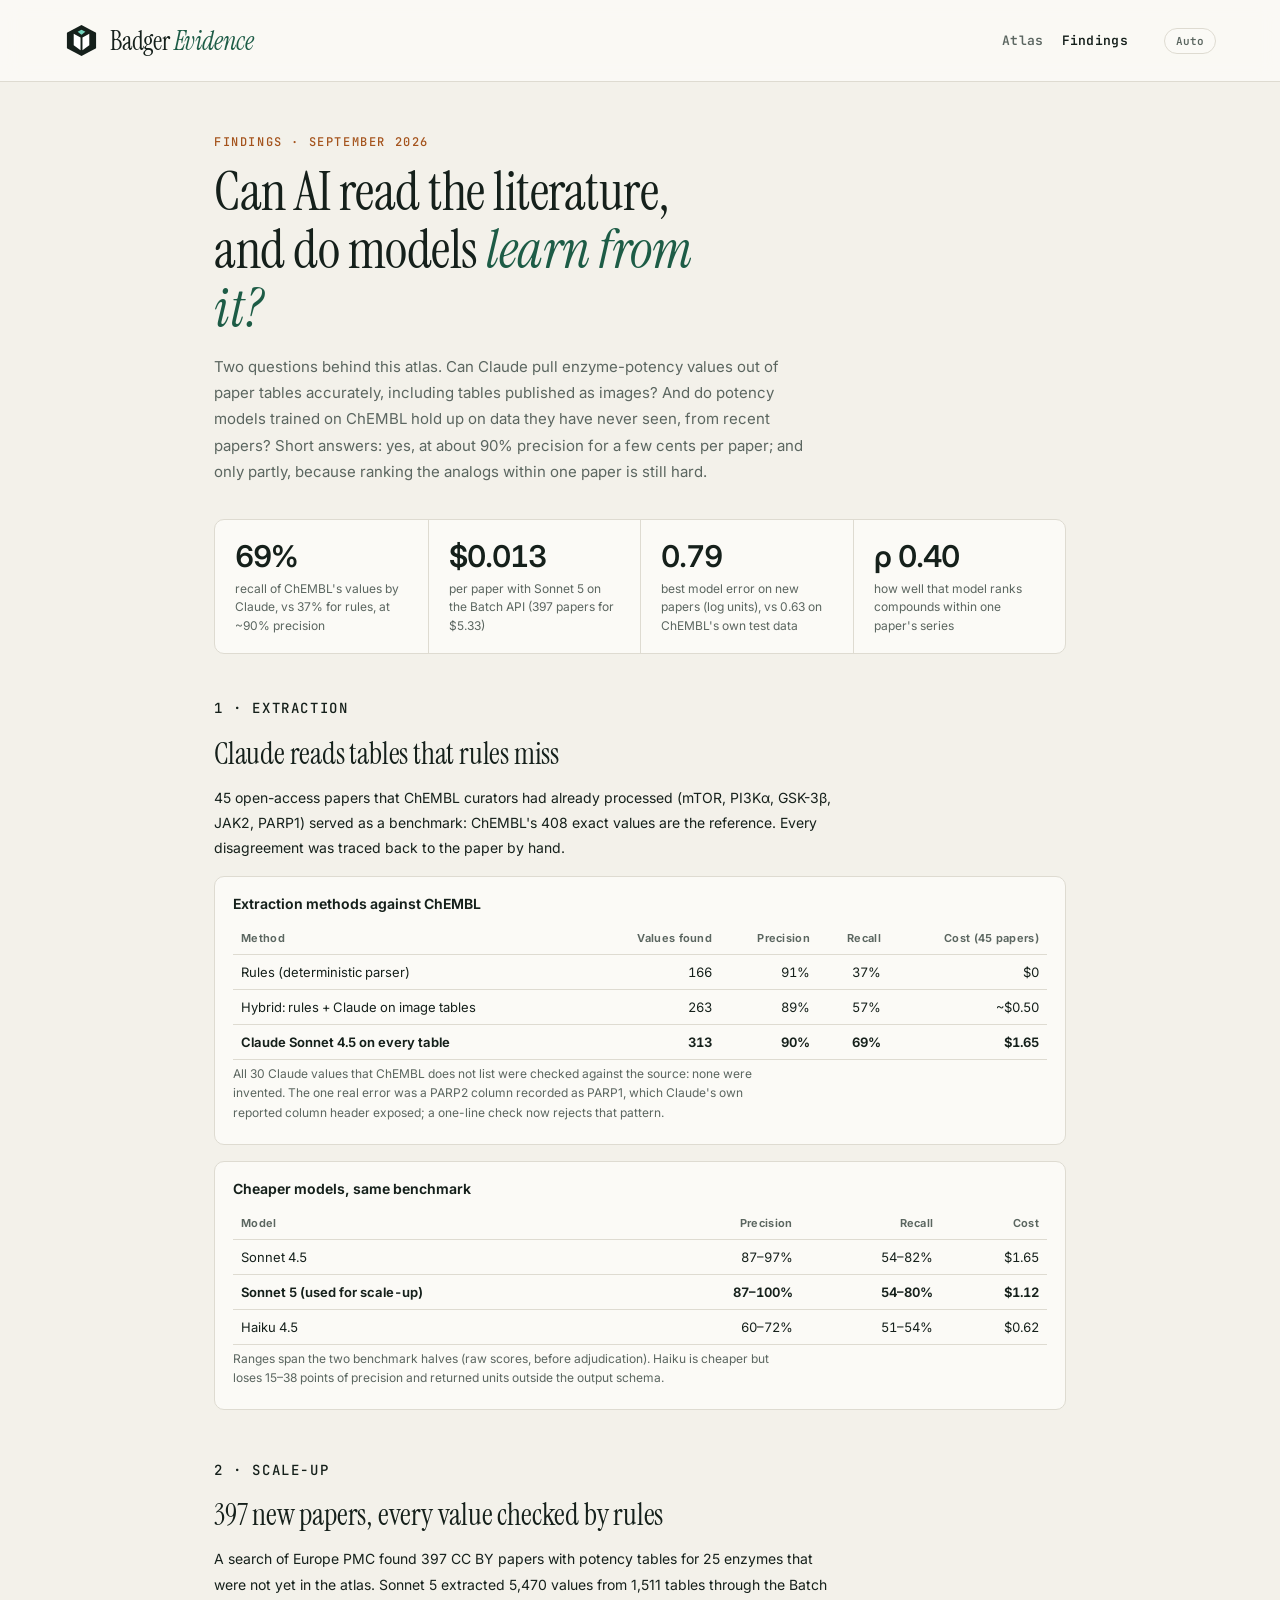
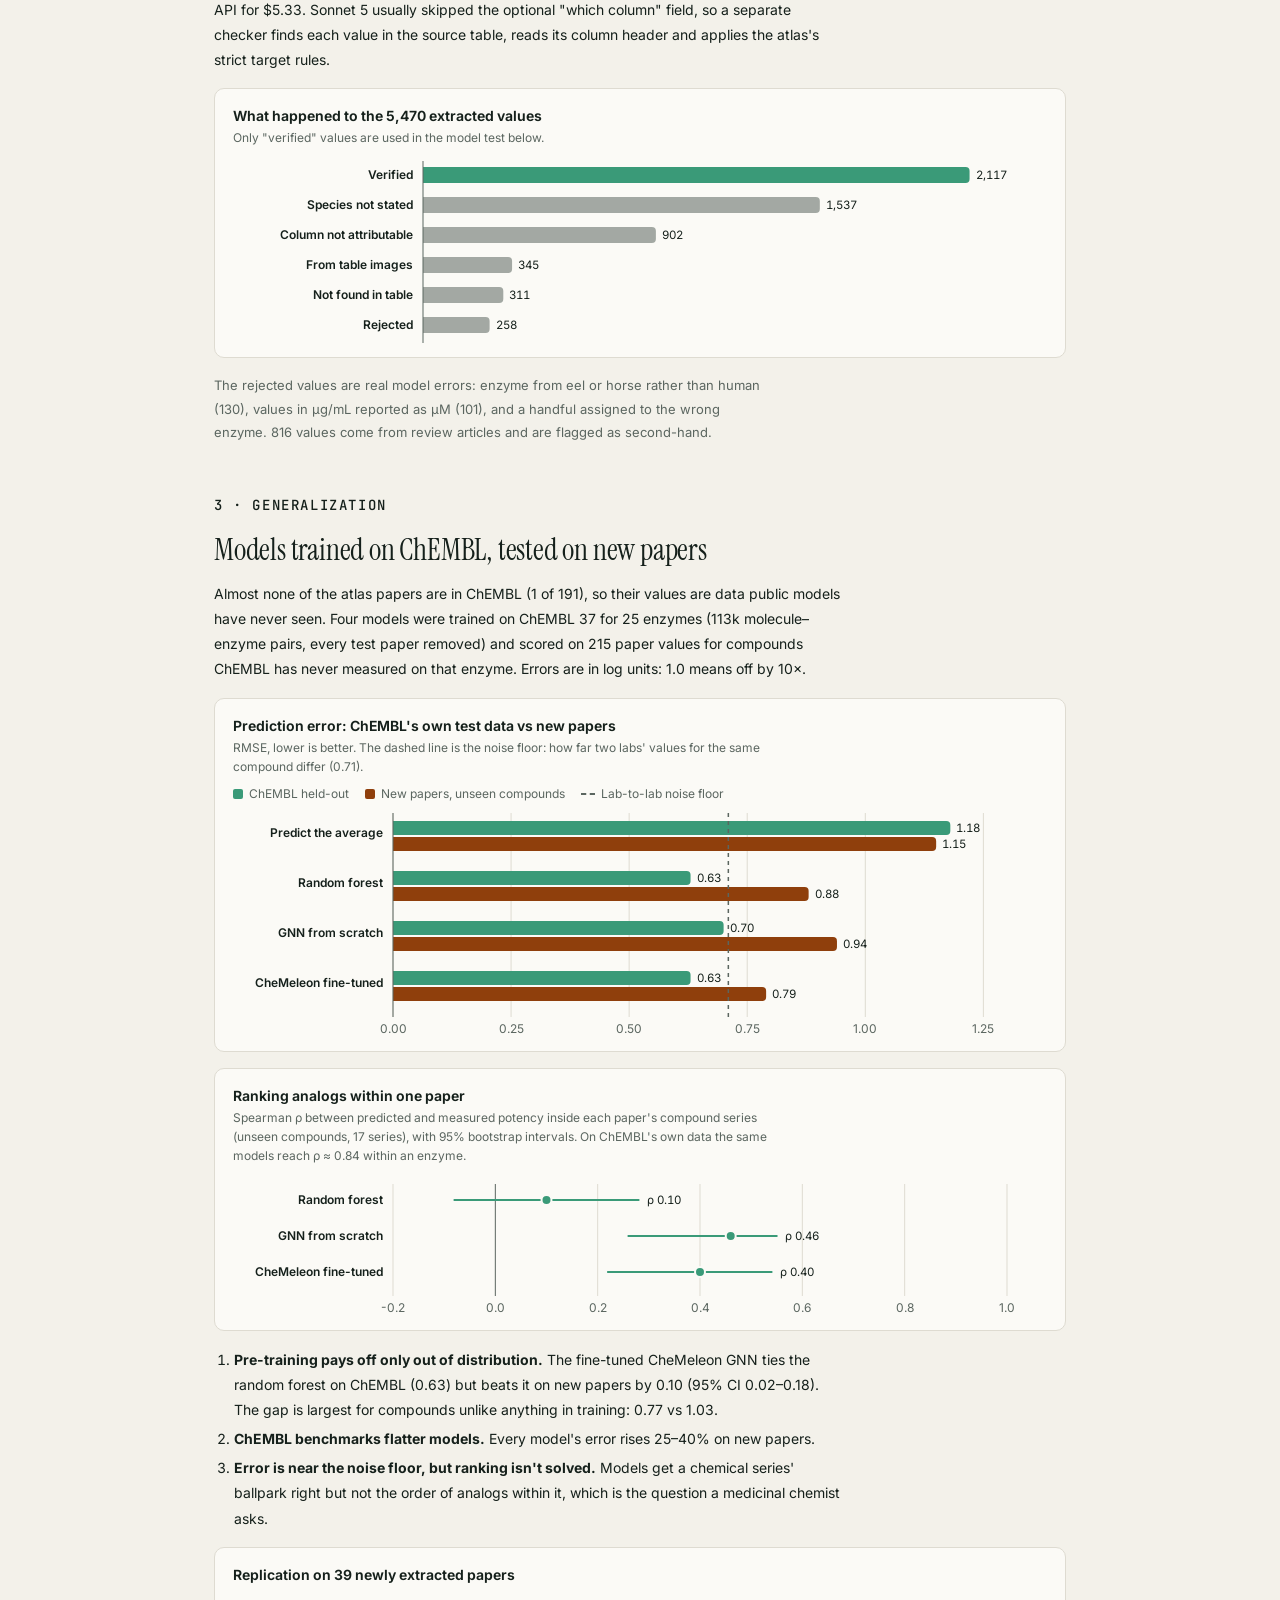
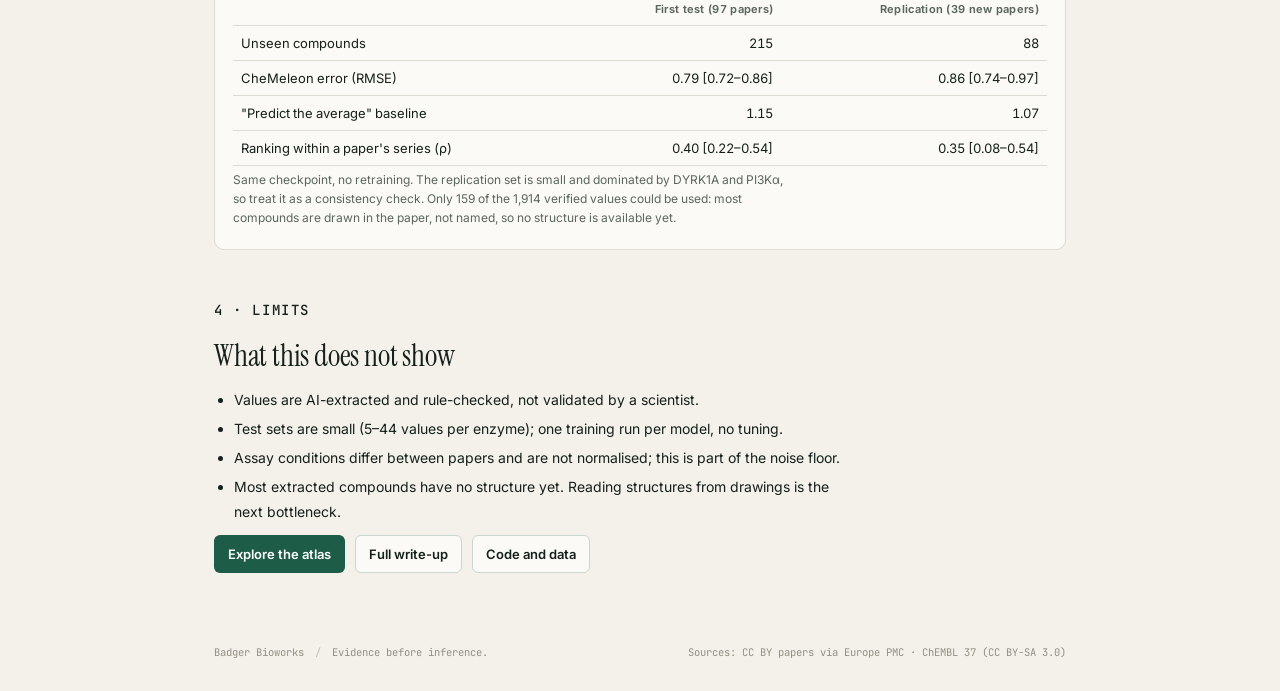
==== badger_evidence/static/findings.html @ 25c3e0d0 "Site: Findings page (extraction benchmark, model comparison, scale-up verification, generalization +" ====
<!doctype html>
<html lang="en">
  <head>
    <meta charset="utf-8">
    <meta name="viewport" content="width=device-width, initial-scale=1">
    <meta name="color-scheme" content="light dark">
    <meta name="theme-color" content="#1d5c46">
    <title>Findings · Badger Evidence</title>
    <meta name="description" content="Can Claude extract potency data from papers, and do models trained on ChEMBL work on new papers? Benchmarks and results.">
    <link rel="icon" href="favicon.svg" type="image/svg+xml">
    <link rel="preconnect" href="https://fonts.googleapis.com"><link rel="preconnect" href="https://fonts.gstatic.com" crossorigin>
    <link rel="stylesheet" href="https://fonts.googleapis.com/css2?family=Instrument+Serif:ital@0;1&family=Inter:wght@400;500;600;700&family=JetBrains+Mono:wght@400;500&display=swap">
    <link rel="stylesheet" href="style.css">
    <script>try{var t=localStorage.getItem("be-theme");if(t==="light"||t==="dark")document.documentElement.dataset.theme=t;}catch(e){}</script>
    <style>
      :root{--s1:#3a9a78;--s2:#8f3f0c;--ref:#5b6660}
      @media (prefers-color-scheme:dark){:root:not([data-theme="light"]){--s1:#43a27d;--s2:#b35a1b;--ref:#9aa69f}}
      :root[data-theme="dark"]{--s1:#43a27d;--s2:#b35a1b;--ref:#9aa69f}
      .f-main{max-width:980px}
      .f-hero{margin:8px 0 34px}
      .f-hero h1{font-family:var(--serif);font-weight:400;font-size:clamp(34px,4.4vw,54px);letter-spacing:-.5px;line-height:1.08;max-width:20ch}
      .f-hero h1 em{color:var(--teal)}
      .f-lead{margin-top:16px;color:var(--muted);font-size:15px;line-height:1.75;max-width:66ch}
      .f-tiles{display:grid;grid-template-columns:repeat(4,1fr);border:1px solid var(--line);border-radius:var(--radius);background:var(--surface);overflow:hidden;margin:0 0 42px}
      .f-tile{padding:18px 20px;min-width:0}.f-tile+.f-tile{border-left:1px solid var(--line)}
      .f-tile strong{display:block;font-size:30px;font-weight:600;letter-spacing:-1px;font-variant-numeric:tabular-nums;line-height:1.25}
      .f-tile span{display:block;font-size:12px;color:var(--muted);line-height:1.55;margin-top:4px}
      .f-section{margin:0 0 48px}
      .f-section h2{font-family:var(--serif);font-weight:400;font-size:30px;letter-spacing:-.2px;margin:4px 0 12px}
      .f-section p{font-size:14px;line-height:1.8;color:var(--ink);max-width:70ch;margin:0 0 12px}
      .f-section p.muted{color:var(--muted);font-size:13px}
      .f-card{border:1px solid var(--line);border-radius:var(--radius);background:var(--surface);padding:18px 18px 12px;margin:16px 0}
      .f-card h3{font-size:14px;font-weight:650;margin:0 0 4px}
      .f-card .sub{font-size:12px;color:var(--muted);margin:0 0 10px;line-height:1.6}
      .legend{display:flex;gap:16px;flex-wrap:wrap;font-size:12px;color:var(--muted);margin:0 0 6px}
      .legend i{display:inline-block;width:10px;height:10px;border-radius:2px;margin-right:6px;vertical-align:-1px}
      .legend .dash{width:14px;height:0;border-top:2px dashed var(--ref);border-radius:0;vertical-align:3px}
      .chart svg{width:100%;height:auto;overflow:visible}
      .chart text{font-family:Inter,sans-serif;font-size:12px;fill:var(--muted)}
      .chart .lbl{fill:var(--ink);font-weight:600;font-size:12px}
      .chart .val{fill:var(--ink);font-size:11.5px;font-variant-numeric:tabular-nums}
      .chart .grid{stroke:var(--line);stroke-width:1}
      .chart .axis{stroke:var(--muted);stroke-width:1}
      .chart .hit{fill:transparent;cursor:default}
      .f-table{width:100%;border-collapse:collapse;font-size:13px;font-variant-numeric:tabular-nums;margin:6px 0 4px}
      .f-table th{text-align:left;font-size:11px;letter-spacing:.3px;color:var(--muted);font-weight:650;padding:9px 8px;border-bottom:1px solid var(--line)}
      .f-table td{padding:9px 8px;border-bottom:1px solid var(--line)}
      .f-table td.num,.f-table th.num{text-align:right}
      .f-table tr.best td{font-weight:650}
      .f-scroll{overflow-x:auto}
      .f-list{margin:6px 0 0;padding-left:20px;font-size:14px;line-height:1.8;max-width:70ch}
      .f-list li{margin-bottom:4px}
      .f-links{display:flex;gap:10px;flex-wrap:wrap;margin-top:10px}
      .tip{position:fixed;pointer-events:none;z-index:20;background:var(--ink);color:var(--surface);font-size:12px;line-height:1.5;padding:7px 9px;border-radius:6px;max-width:260px;opacity:0;transition:opacity .08s}
      .nav-links{display:flex;gap:18px;margin-right:18px;font-size:13px;font-weight:600}
      .nav-links a{color:var(--muted);text-decoration:none}.nav-links a[aria-current]{color:var(--ink)}
      .nav-links a:hover{color:var(--ink)}
      @media(max-width:760px){.f-tiles{grid-template-columns:1fr 1fr}.f-tile:nth-child(3){border-left:0}.f-tile:nth-child(n+3){border-top:1px solid var(--line)}.nav-links{gap:12px;margin-right:8px;font-size:12px}}
    </style>
  </head>
  <body>
    <header class="site-header">
      <a class="brand" href="./" aria-label="Badger Evidence home">
        <svg class="brand-mark" viewBox="0 0 36 36" aria-hidden="true"><path d="M18 2 33 10v16l-15 8L3 26V10Z" fill="currentColor"/><path d="m10 11 7 4v13l-7-5Zm16 0-7 4v13l7-5Z" fill="#fff"/><path d="m14 9 4-2 4 2-4 3Z" fill="#72d2bc"/></svg>
        <span>Badger <strong>Evidence</strong></span>
      </a>
      <div class="header-meta"><nav class="nav-links" aria-label="Pages"><a href="./">Atlas</a><a href="findings.html" aria-current="page">Findings</a></nav><button id="theme-toggle" class="theme-toggle" type="button" aria-label="Colour theme: automatic">Auto</button></div>
    </header>

    <main class="f-main">
      <section class="f-hero">
        <p class="eyebrow">Findings · September 2026</p>
        <h1>Can AI read the literature, and do models <em>learn from it?</em></h1>
        <p class="f-lead">Two questions behind this atlas. Can Claude pull enzyme-potency values out of paper tables accurately, including tables published as images? And do potency models trained on ChEMBL hold up on data they have never seen, from recent papers? Short answers: yes, at about 90% precision for a few cents per paper; and only partly, because ranking the analogs within one paper is still hard.</p>
      </section>

      <div class="f-tiles" role="list">
        <div class="f-tile" role="listitem"><strong>69%</strong><span>recall of ChEMBL's values by Claude, vs 37% for rules, at ~90% precision</span></div>
        <div class="f-tile" role="listitem"><strong>$0.013</strong><span>per paper with Sonnet 5 on the Batch API (397 papers for $5.33)</span></div>
        <div class="f-tile" role="listitem"><strong>0.79</strong><span>best model error on new papers (log units), vs 0.63 on ChEMBL's own test data</span></div>
        <div class="f-tile" role="listitem"><strong>ρ 0.40</strong><span>how well that model ranks compounds within one paper's series</span></div>
      </div>

      <section class="f-section" aria-labelledby="s-extract">
        <p class="eyebrow">1 · Extraction</p>
        <h2 id="s-extract">Claude reads tables that rules miss</h2>
        <p>45 open-access papers that ChEMBL curators had already processed (mTOR, PI3Kα, GSK-3β, JAK2, PARP1) served as a benchmark: ChEMBL's 408 exact values are the reference. Every disagreement was traced back to the paper by hand.</p>
        <div class="f-card">
          <h3>Extraction methods against ChEMBL</h3>
          <div class="f-scroll"><table class="f-table">
            <thead><tr><th>Method</th><th class="num">Values found</th><th class="num">Precision</th><th class="num">Recall</th><th class="num">Cost (45 papers)</th></tr></thead>
            <tbody>
              <tr><td>Rules (deterministic parser)</td><td class="num">166</td><td class="num">91%</td><td class="num">37%</td><td class="num">$0</td></tr>
              <tr><td>Hybrid: rules + Claude on image tables</td><td class="num">263</td><td class="num">89%</td><td class="num">57%</td><td class="num">~$0.50</td></tr>
              <tr class="best"><td>Claude Sonnet 4.5 on every table</td><td class="num">313</td><td class="num">90%</td><td class="num">69%</td><td class="num">$1.65</td></tr>
            </tbody>
          </table></div>
          <p class="sub">All 30 Claude values that ChEMBL does not list were checked against the source: none were invented. The one real error was a PARP2 column recorded as PARP1, which Claude's own reported column header exposed; a one-line check now rejects that pattern.</p>
        </div>
        <div class="f-card">
          <h3>Cheaper models, same benchmark</h3>
          <div class="f-scroll"><table class="f-table">
            <thead><tr><th>Model</th><th class="num">Precision</th><th class="num">Recall</th><th class="num">Cost</th></tr></thead>
            <tbody>
              <tr><td>Sonnet 4.5</td><td class="num">87–97%</td><td class="num">54–82%</td><td class="num">$1.65</td></tr>
              <tr class="best"><td>Sonnet 5 (used for scale-up)</td><td class="num">87–100%</td><td class="num">54–80%</td><td class="num">$1.12</td></tr>
              <tr><td>Haiku 4.5</td><td class="num">60–72%</td><td class="num">51–54%</td><td class="num">$0.62</td></tr>
            </tbody>
          </table></div>
          <p class="sub">Ranges span the two benchmark halves (raw scores, before adjudication). Haiku is cheaper but loses 15–38 points of precision and returned units outside the output schema.</p>
        </div>
      </section>

      <section class="f-section" aria-labelledby="s-scale">
        <p class="eyebrow">2 · Scale-up</p>
        <h2 id="s-scale">397 new papers, every value checked by rules</h2>
        <p>A search of Europe PMC found 397 CC BY papers with potency tables for 25 enzymes that were not yet in the atlas. Sonnet 5 extracted 5,470 values from 1,511 tables through the Batch API for $5.33. Sonnet 5 usually skipped the optional "which column" field, so a separate checker finds each value in the source table, reads its column header and applies the atlas's strict target rules.</p>
        <div class="f-card">
          <h3>What happened to the 5,470 extracted values</h3>
          <p class="sub">Only "verified" values are used in the model test below.</p>
          <div class="chart" id="chart-verify"></div>
        </div>
        <p class="muted">The rejected values are real model errors: enzyme from eel or horse rather than human (130), values in µg/mL reported as µM (101), and a handful assigned to the wrong enzyme. 816 values come from review articles and are flagged as second-hand.</p>
      </section>

      <section class="f-section" aria-labelledby="s-models">
        <p class="eyebrow">3 · Generalization</p>
        <h2 id="s-models">Models trained on ChEMBL, tested on new papers</h2>
        <p>Almost none of the atlas papers are in ChEMBL (1 of 191), so their values are data public models have never seen. Four models were trained on ChEMBL 37 for 25 enzymes (113k molecule–enzyme pairs, every test paper removed) and scored on 215 paper values for compounds ChEMBL has never measured on that enzyme. Errors are in log units: 1.0 means off by 10×.</p>
        <div class="f-card">
          <h3>Prediction error: ChEMBL's own test data vs new papers</h3>
          <p class="sub">RMSE, lower is better. The dashed line is the noise floor: how far two labs' values for the same compound differ (0.71).</p>
          <div class="legend" aria-hidden="true"><span><i style="background:var(--s1)"></i>ChEMBL held-out</span><span><i style="background:var(--s2)"></i>New papers, unseen compounds</span><span><i class="dash"></i>Lab-to-lab noise floor</span></div>
          <div class="chart" id="chart-rmse"></div>
        </div>
        <div class="f-card">
          <h3>Ranking analogs within one paper</h3>
          <p class="sub">Spearman ρ between predicted and measured potency inside each paper's compound series (unseen compounds, 17 series), with 95% bootstrap intervals. On ChEMBL's own data the same models reach ρ ≈ 0.84 within an enzyme.</p>
          <div class="chart" id="chart-rank"></div>
        </div>
        <ol class="f-list">
          <li><strong>Pre-training pays off only out of distribution.</strong> The fine-tuned CheMeleon GNN ties the random forest on ChEMBL (0.63) but beats it on new papers by 0.10 (95% CI 0.02–0.18). The gap is largest for compounds unlike anything in training: 0.77 vs 1.03.</li>
          <li><strong>ChEMBL benchmarks flatter models.</strong> Every model's error rises 25–40% on new papers.</li>
          <li><strong>Error is near the noise floor, but ranking isn't solved.</strong> Models get a chemical series' ballpark right but not the order of analogs within it, which is the question a medicinal chemist asks.</li>
        </ol>
        <div class="f-card">
          <h3>Replication on 39 newly extracted papers</h3>
          <div class="f-scroll"><table class="f-table">
            <thead><tr><th></th><th class="num">First test (97 papers)</th><th class="num">Replication (39 new papers)</th></tr></thead>
            <tbody>
              <tr><td>Unseen compounds</td><td class="num">215</td><td class="num">88</td></tr>
              <tr><td>CheMeleon error (RMSE)</td><td class="num">0.79 [0.72–0.86]</td><td class="num">0.86 [0.74–0.97]</td></tr>
              <tr><td>"Predict the average" baseline</td><td class="num">1.15</td><td class="num">1.07</td></tr>
              <tr><td>Ranking within a paper's series (ρ)</td><td class="num">0.40 [0.22–0.54]</td><td class="num">0.35 [0.08–0.54]</td></tr>
            </tbody>
          </table></div>
          <p class="sub">Same checkpoint, no retraining. The replication set is small and dominated by DYRK1A and PI3Kα, so treat it as a consistency check. Only 159 of the 1,914 verified values could be used: most compounds are drawn in the paper, not named, so no structure is available yet.</p>
        </div>
      </section>

      <section class="f-section" aria-labelledby="s-limits">
        <p class="eyebrow">4 · Limits</p>
        <h2 id="s-limits">What this does not show</h2>
        <ul class="f-list">
          <li>Values are AI-extracted and rule-checked, not validated by a scientist.</li>
          <li>Test sets are small (5–44 values per enzyme); one training run per model, no tuning.</li>
          <li>Assay conditions differ between papers and are not normalised; this is part of the noise floor.</li>
          <li>Most extracted compounds have no structure yet. Reading structures from drawings is the next bottleneck.</li>
        </ul>
        <div class="f-links">
          <a class="button button-primary" href="./">Explore the atlas</a>
          <a class="button button-secondary" href="https://github.com/sathvikask0/badger-evidence/blob/main/bench/generalization/GENERALIZATION.md">Full write-up</a>
          <a class="button button-secondary" href="https://github.com/sathvikask0/badger-evidence">Code and data</a>
        </div>
      </section>

      <footer class="site-footer"><span>Badger Bioworks <span aria-hidden="true">/</span> Evidence before inference.</span><span>Sources: CC BY papers via Europe PMC · ChEMBL 37 (CC BY-SA 3.0)</span></footer>
    </main>
    <div class="tip" id="tip" role="tooltip"></div>

    <script>
    (function () {
      var NS = "http://www.w3.org/2000/svg";
      function el(tag, attrs, text) { var e = document.createElementNS(NS, tag); for (var k in attrs) e.setAttribute(k, attrs[k]); if (text != null) e.textContent = text; return e; }
      var tip = document.getElementById("tip");
      function bindTip(node, html) {
        node.addEventListener("mousemove", function (ev) { tip.innerHTML = html; tip.style.opacity = 1; var x = Math.min(ev.clientX + 14, window.innerWidth - 270); tip.style.left = x + "px"; tip.style.top = (ev.clientY + 14) + "px"; });
        node.addEventListener("mouseleave", function () { tip.style.opacity = 0; });
      }
      function width(id) { return Math.max(300, document.getElementById(id).clientWidth); }

      // Grouped horizontal bars: RMSE on ChEMBL vs new papers
      var models = [
        { name: "Predict the average", a: 1.18, b: 1.15 },
        { name: "Random forest", a: 0.63, b: 0.88 },
        { name: "GNN from scratch", a: 0.70, b: 0.94 },
        { name: "CheMeleon fine-tuned", a: 0.63, b: 0.79 }
      ];
      function drawRmse() {
        var box = document.getElementById("chart-rmse"); box.innerHTML = "";
        var W = width("chart-rmse"), L = W < 520 ? 118 : 160, R = 40, rowH = 50, bh = 14, top = 6, H = top + models.length * rowH + 26;
        var max = 1.3, x = function (v) { return L + (W - L - R) * v / max; };
        var svg = el("svg", { viewBox: "0 0 " + W + " " + H, role: "img", "aria-label": "Prediction error by model on ChEMBL held-out data and on new papers" });
        [0, 0.25, 0.5, 0.75, 1, 1.25].forEach(function (t) { svg.appendChild(el("line", { class: "grid", x1: x(t), x2: x(t), y1: top, y2: H - 22 })); svg.appendChild(el("text", { x: x(t), y: H - 6, "text-anchor": "middle" }, t.toFixed(2))); });
        models.forEach(function (m, i) {
          var y0 = top + i * rowH + 8;
          svg.appendChild(el("text", { class: "lbl", x: L - 10, y: y0 + bh + 2, "text-anchor": "end" }, m.name));
          [["a", "var(--s1)", 0, "ChEMBL held-out"], ["b", "var(--s2)", bh + 2, "New papers"]].forEach(function (s) {
            var v = m[s[0]], y = y0 + s[2];
            svg.appendChild(el("path", { d: "M" + x(0) + "," + y + "h" + (x(v) - x(0) - 4) + "a4,4 0 0 1 4,4v" + (bh - 8) + "a4,4 0 0 1 -4,4h-" + (x(v) - x(0) - 4) + "z", fill: s[1] }));
            svg.appendChild(el("text", { class: "val", x: x(v) + 6, y: y + bh - 3 }, v.toFixed(2)));
            var hit = el("rect", { class: "hit", x: x(0), y: y - 1, width: Math.max(x(v) - x(0) + 30, 40), height: bh + 2 });
            bindTip(hit, "<strong>" + m.name + "</strong><br>" + s[3] + ": RMSE " + v.toFixed(2));
            svg.appendChild(hit);
          });
        });
        svg.appendChild(el("line", { x1: x(0.71), x2: x(0.71), y1: top, y2: H - 22, stroke: "var(--ref)", "stroke-width": 1.5, "stroke-dasharray": "4 4" }));
        svg.appendChild(el("line", { class: "axis", x1: x(0), x2: x(0), y1: top, y2: H - 22 }));
        box.appendChild(svg);
      }

      // Dot + interval: within-series ranking
      var ranks = [
        { name: "Random forest", v: 0.10, lo: -0.08, hi: 0.28 },
        { name: "GNN from scratch", v: 0.46, lo: 0.26, hi: 0.55 },
        { name: "CheMeleon fine-tuned", v: 0.40, lo: 0.22, hi: 0.54 }
      ];
      function drawRank() {
        var box = document.getElementById("chart-rank"); box.innerHTML = "";
        var W = width("chart-rank"), L = W < 520 ? 118 : 160, R = 40, rowH = 36, top = 8, H = top + ranks.length * rowH + 26;
        var lo = -0.2, hi = 1, x = function (v) { return L + (W - L - R) * (v - lo) / (hi - lo); };
        var svg = el("svg", { viewBox: "0 0 " + W + " " + H, role: "img", "aria-label": "Within-series ranking correlation by model, with confidence intervals" });
        [-0.2, 0, 0.2, 0.4, 0.6, 0.8, 1].forEach(function (t) { svg.appendChild(el("line", { class: t === 0 ? "axis" : "grid", x1: x(t), x2: x(t), y1: top, y2: H - 22 })); svg.appendChild(el("text", { x: x(t), y: H - 6, "text-anchor": "middle" }, t.toFixed(1))); });
        ranks.forEach(function (r, i) {
          var y = top + i * rowH + 16;
          svg.appendChild(el("text", { class: "lbl", x: L - 10, y: y + 4, "text-anchor": "end" }, r.name));
          svg.appendChild(el("line", { x1: x(r.lo), x2: x(r.hi), y1: y, y2: y, stroke: "var(--s1)", "stroke-width": 2, "stroke-linecap": "round" }));
          svg.appendChild(el("circle", { cx: x(r.v), cy: y, r: 5, fill: "var(--s1)", stroke: "var(--surface)", "stroke-width": 2 }));
          svg.appendChild(el("text", { class: "val", x: x(r.hi) + 8, y: y + 4 }, "ρ " + r.v.toFixed(2)));
          var hit = el("rect", { class: "hit", x: x(r.lo) - 8, y: y - 12, width: x(r.hi) - x(r.lo) + 16, height: 24 });
          bindTip(hit, "<strong>" + r.name + "</strong><br>ρ " + r.v.toFixed(2) + " (95% CI " + r.lo.toFixed(2) + " to " + r.hi.toFixed(2) + ")");
          svg.appendChild(hit);
        });
        box.appendChild(svg);
      }

      // Verification outcome: single-hue bars with text labels
      var verify = [
        { name: "Verified", n: 2117, note: "right enzyme, human, correct column", kept: true },
        { name: "Species not stated", n: 1537, note: "right enzyme, e.g. \"AChE\", often from eel", kept: false },
        { name: "Column not attributable", n: 902, note: "header too generic for the rules", kept: false },
        { name: "From table images", n: 345, note: "cannot be checked against text", kept: false },
        { name: "Not found in table", n: 311, note: "value or compound row not located", kept: false },
        { name: "Rejected", n: 258, note: "wrong species, µg/mL units, wrong enzyme", kept: false }
      ];
      function drawVerify() {
        var box = document.getElementById("chart-verify"); box.innerHTML = "";
        var W = width("chart-verify"), L = W < 520 ? 150 : 190, R = 56, rowH = 30, top = 4, H = top + verify.length * rowH + 4;
        var max = 2200, x = function (v) { return L + (W - L - R) * v / max; };
        var svg = el("svg", { viewBox: "0 0 " + W + " " + H, role: "img", "aria-label": "Verification status of extracted values" });
        verify.forEach(function (d, i) {
          var y = top + i * rowH + 6, bh = 16;
          svg.appendChild(el("text", { class: "lbl", x: L - 10, y: y + 12, "text-anchor": "end" }, d.name));
          svg.appendChild(el("path", { d: "M" + x(0) + "," + y + "h" + (x(d.n) - x(0) - 4) + "a4,4 0 0 1 4,4v" + (bh - 8) + "a4,4 0 0 1 -4,4h-" + (x(d.n) - x(0) - 4) + "z", fill: d.kept ? "var(--s1)" : "var(--ref)", opacity: d.kept ? 1 : 0.55 }));
          svg.appendChild(el("text", { class: "val", x: x(d.n) + 6, y: y + 12 }, d.n.toLocaleString("en-US")));
          var hit = el("rect", { class: "hit", x: 0, y: y - 6, width: W, height: rowH });
          bindTip(hit, "<strong>" + d.name + ": " + d.n.toLocaleString("en-US") + "</strong><br>" + d.note);
          svg.appendChild(hit);
        });
        svg.appendChild(el("line", { class: "axis", x1: x(0), x2: x(0), y1: top, y2: H - 2 }));
        box.appendChild(svg);
      }

      function drawAll() { drawRmse(); drawRank(); drawVerify(); }
      drawAll();
      var t; window.addEventListener("resize", function () { clearTimeout(t); t = setTimeout(drawAll, 120); });

      // Theme toggle (shared with the atlas via localStorage)
      var THEMES = ["auto", "light", "dark"], btn = document.getElementById("theme-toggle");
      function apply(th) { if (th === "auto") delete document.documentElement.dataset.theme; else document.documentElement.dataset.theme = th; btn.textContent = th[0].toUpperCase() + th.slice(1); btn.setAttribute("aria-label", "Colour theme: " + th); }
      apply(document.documentElement.dataset.theme || "auto");
      btn.addEventListener("click", function () { var cur = document.documentElement.dataset.theme || "auto", next = THEMES[(THEMES.indexOf(cur) + 1) % 3]; apply(next); try { if (next === "auto") localStorage.removeItem("be-theme"); else localStorage.setItem("be-theme", next); } catch (e) {} });
    })();
    </script>
  </body>
</html>
---- badger_evidence/static/style.css ----
:root{--ink:#15201b;--muted:#5b6660;--teal:#1d5c46;--teal-soft:#e8efe9;--line:#dedbd1;--surface:#fbfaf6;--page:#f3f1ea;--amber:#a4531c;--amber-soft:#f8ede0;--radius:10px;font-family:Inter,-apple-system,BlinkMacSystemFont,"Segoe UI",sans-serif;color:var(--ink);background:var(--page);font-synthesis:none;--c105442:#145038;--c164c3b:#154d37;--c1f6b52:#1d6d4d;--c3b4a9c:#3b489c;--c47836c:#46846b;--c5d947f:#5c957e;--c5f7376:#736f62;--c5f776c:#746f62;--c627178:#767164;--c655c46:#6e543d;--c699a84:#689b87;--c6b7a7d:#7d796b;--c6f664f:#785d46;--c7b888b:#8d8879;--c829195:#959082;--c84908e:#938f81;--c856a36:#8e5a2d;--c857150:#906845;--c85958e:#969284;--c879298:#989487;--c92a59a:#a39f94;--c92b5a6:#91b6a7;--c9a7528:#a45d1e;--c9aa6e0:#9aa3e0;--caa9467:#b6855b;--cb6c1b9:#c1beb6;--cc6d3cc:#c6d3ce;--ccad6d3:#cad6d1;--cd1b986:#d9a87e;--cd2dcda:#d2dcd8;--cd5e1da:#d5e1dc;--cd7e9dd:#d7e9e2;--cdce6df:#dce6e2;--cdfebe2:#dfebe6;--ce1e9e2:#e1e9e6;--ce1efe5:#e1efe9;--ce3f1e8:#e3f1eb;--ce6ddca:#ead7c6;--ce9f3ec:#e9f3ef;--ceadfc7:#eed7c3;--cedf0ed:#f1f0ec;--cedf2ef:#edf2f0;--cedf4f0:#edf4f1;--cedf5f0:#edf5f2;--ceef0fb:#eef0fb;--ceef2f0:#eef2f0;--ceef4ef:#eef4f2;--cf1f3fc:#f8f7f5;--cf1f5f1:#f1f5f3;--cf4f8f4:#f4f8f6;--cf5f1e9:#f7eee7;--cfafbf9:#fbfaf9;--cfbf5e9:#fcf1e8;--cfcf8ef:#fdf5ee;--cfcfdfb:#fdfcfb;--cfdfefc:#fcfcfa;--on-accent-soft:rgba(255,255,255,.2);color-scheme:light}
@media (prefers-color-scheme:dark){:root:not([data-theme="light"]){--ink:#e1eae6;--muted:#a2aba6;--teal:#b1e3d2;--teal-soft:#1f2620;--line:#38362f;--surface:#1b1a14;--page:#25231b;--amber:#d39e7a;--amber-soft:#28221c;--c105442:#bfead9;--c164c3b:#c1eada;--c1f6b52:#a3e0c8;--c3b4a9c:#737dc4;--c47836c:#88bba7;--c5d947f:#7dab98;--c5f7376:#a3a095;--c5f776c:#a39f94;--c627178:#a19d92;--c655c46:#c5b09d;--c699a84:#80a798;--c6b7a7d:#9b988c;--c6f664f:#bca693;--c7b888b:#9c988c;--c829195:#9c988c;--c84908e:#9b988c;--c856a36:#d1a681;--c857150:#bb9a7d;--c85958e:#9c988c;--c879298:#9b988d;--c92a59a:#9b978d;--c92b5a6:#80a798;--c9a7528:#d2a379;--c9aa6e0:#616ec7;--caa9467:#b9916f;--cb6c1b9:#9c978c;--cc6d3cc:#38413e;--ccad6d3:#363e3a;--cd1b986:#c8905f;--cd2dcda:#303735;--cd5e1da:#2c3531;--cd7e9dd:#25332e;--cdce6df:#272f2c;--cdfebe2:#232d29;--ce1e9e2:#252b29;--ce1efe5:#1f2c26;--ce3f1e8:#1e2a25;--ce6ddca:#3b332b;--ce9f3ec:#1b2621;--ceadfc7:#3b322a;--cedf0ed:#23211d;--cedf2ef:#1c2220;--cedf4f0:#1a221f;--cedf5f0:#19221f;--ceef0fb:#16181f;--ceef2f0:#1c211f;--ceef4ef:#1a211f;--cf1f3fc:#1c1a17;--cf1f5f1:#191f1c;--cf4f8f4:#161d19;--cf5f1e9:#251f1a;--cfafbf9:#191614;--cfbf5e9:#221c18;--cfcf8ef:#1e1a16;--cfcfdfb:#181411;--cfdfefc:#181812;--page:#0d1310;--surface:#131b17;--ink:#e6ebe6;--muted:#9aa69f;--line:#27312c;--teal:#7fcfa6;--teal-soft:#16241d;--amber:#e39a62;--amber-soft:#2a1f15;--on-accent-soft:rgba(0,0,0,.25);color-scheme:dark}}:root[data-theme="dark"]{--ink:#e1eae6;--muted:#a2aba6;--teal:#b1e3d2;--teal-soft:#1f2620;--line:#38362f;--surface:#1b1a14;--page:#25231b;--amber:#d39e7a;--amber-soft:#28221c;--c105442:#bfead9;--c164c3b:#c1eada;--c1f6b52:#a3e0c8;--c3b4a9c:#737dc4;--c47836c:#88bba7;--c5d947f:#7dab98;--c5f7376:#a3a095;--c5f776c:#a39f94;--c627178:#a19d92;--c655c46:#c5b09d;--c699a84:#80a798;--c6b7a7d:#9b988c;--c6f664f:#bca693;--c7b888b:#9c988c;--c829195:#9c988c;--c84908e:#9b988c;--c856a36:#d1a681;--c857150:#bb9a7d;--c85958e:#9c988c;--c879298:#9b988d;--c92a59a:#9b978d;--c92b5a6:#80a798;--c9a7528:#d2a379;--c9aa6e0:#616ec7;--caa9467:#b9916f;--cb6c1b9:#9c978c;--cc6d3cc:#38413e;--ccad6d3:#363e3a;--cd1b986:#c8905f;--cd2dcda:#303735;--cd5e1da:#2c3531;--cd7e9dd:#25332e;--cdce6df:#272f2c;--cdfebe2:#232d29;--ce1e9e2:#252b29;--ce1efe5:#1f2c26;--ce3f1e8:#1e2a25;--ce6ddca:#3b332b;--ce9f3ec:#1b2621;--ceadfc7:#3b322a;--cedf0ed:#23211d;--cedf2ef:#1c2220;--cedf4f0:#1a221f;--cedf5f0:#19221f;--ceef0fb:#16181f;--ceef2f0:#1c211f;--ceef4ef:#1a211f;--cf1f3fc:#1c1a17;--cf1f5f1:#191f1c;--cf4f8f4:#161d19;--cf5f1e9:#251f1a;--cfafbf9:#191614;--cfbf5e9:#221c18;--cfcf8ef:#1e1a16;--cfcfdfb:#181411;--cfdfefc:#181812;--page:#0d1310;--surface:#131b17;--ink:#e6ebe6;--muted:#9aa69f;--line:#27312c;--teal:#7fcfa6;--teal-soft:#16241d;--amber:#e39a62;--amber-soft:#2a1f15;--on-accent-soft:rgba(0,0,0,.25);color-scheme:dark}
body{background:var(--page);color:var(--ink)}
*{box-sizing:border-box}body{margin:0}button,input,select{font:inherit}a{color:var(--teal)}button,a,input,select,summary{-webkit-tap-highlight-color:transparent}a,button,select,input{outline-offset:4px}a:focus-visible,button:focus-visible,select:focus-visible,input:focus-visible,summary:focus-visible{outline:2px solid var(--teal)}button{cursor:pointer}button:disabled{cursor:default}svg{display:block}p{margin:0}[hidden]{display:none!important}.site-header{height:82px;padding:0 5%;display:flex;align-items:center;justify-content:space-between;background:var(--surface);border-bottom:1px solid var(--line)}.brand{display:flex;align-items:center;gap:11px;color:var(--ink);text-decoration:none;font-size:22px;letter-spacing:-.6px}.brand span{font-weight:700}.brand strong{font-weight:400}.brand-mark{width:35px;height:35px}.header-meta{display:flex;align-items:center;gap:8px;font-size:13px;color:var(--muted)}.status-dot{width:6px;height:6px;background:var(--c47836c);border-radius:50%}.tag{margin-left:14px;border:1px solid var(--line);border-radius:4px;padding:5px 7px;font-size:12px;letter-spacing:1px;font-weight:700}main{max-width:1600px;margin:auto;padding:44px 5% 0}.intro{display:flex;align-items:center;justify-content:space-between;gap:48px;margin-bottom:33px}.eyebrow{font-size:12px;letter-spacing:1.9px;font-weight:700;color:var(--teal);margin:0 0 13px}h1{font-size:clamp(27px,2.8vw,40px);line-height:1.18;letter-spacing:-1.4px;margin:0;font-weight:650}h1 span{color:var(--c6b7a7d);font-weight:400}.intro-copy{max-width:640px;margin-top:17px;color:var(--muted);font-size:13px;line-height:1.8}.scope-card{width:315px;flex-shrink:0;background:var(--cedf2ef);border:1px solid var(--cd5e1da);border-radius:var(--radius);padding:22px}.scope-label{display:block;color:var(--teal);font-size:11px;font-weight:750;letter-spacing:1.8px;margin-bottom:12px}.scope-card strong{display:block;font-size:15px;font-weight:650;line-height:1.5}.scope-species{display:block;font-size:13px;color:var(--muted);margin-top:6px}.scope-species span{margin:0 5px}.scope-bottom{display:flex;gap:12px;flex-wrap:wrap;border-top:1px solid var(--cd5e1da);padding-top:14px;margin-top:19px;font-size:12px;color:var(--teal)}.scope-bottom span:before{content:"";width:4px;height:4px;border-radius:50%;display:inline-block;background:var(--c699a84);vertical-align:middle;margin-right:5px}.metrics{display:grid;grid-template-columns:repeat(4,1fr);border:1px solid var(--line);border-radius:var(--radius);background:var(--surface);overflow:hidden;margin-bottom:17px}.metric{padding:21px 23px;min-width:0}.metric+.metric{border-left:1px solid var(--line)}.metric-label{font-size:13px;color:var(--muted);font-weight:550}.metric strong{display:block;font-size:30px;font-weight:600;letter-spacing:-1px;font-variant-numeric:tabular-nums;line-height:1.3;margin:7px 0 5px}.metric-note{font-size:12px;line-height:1.6;color:var(--muted);display:block}.benchmark strong{color:var(--teal)}.review-notice{display:flex;gap:10px;align-items:flex-start;font-size:13px;line-height:1.65;color:var(--c6f664f);padding:11px 15px;border:1px solid var(--ce6ddca);border-radius:6px;background:var(--cfcf8ef)}.review-notice strong{font-weight:650;color:var(--c655c46)}.notice-icon{border:1px solid var(--caa9467);border-radius:50%;width:14px;height:14px;text-align:center;line-height:12px;font-family:Georgia,serif;font-weight:700;flex-shrink:0;margin-top:2px}.explorer{margin-top:35px}.section-heading{display:flex;align-items:center;justify-content:space-between;margin-bottom:20px;gap:15px}.section-heading .eyebrow{font-size:11px;margin-bottom:8px}h2{font-size:21px;line-height:1.3;letter-spacing:-.4px;margin:0;font-weight:650}.button{display:inline-flex;align-items:center;justify-content:center;gap:7px;text-decoration:none;border-radius:6px;padding:10px 13px;font-size:13px;line-height:1.3;font-weight:600;border:1px solid transparent;white-space:nowrap}.button svg{width:15px;height:15px;stroke:currentColor;fill:none;stroke-width:1.6;stroke-linecap:round;stroke-linejoin:round}.button-secondary{background:var(--surface);border-color:var(--ccad6d3);color:var(--ink)}.button-secondary:hover{background:var(--cedf4f0);border-color:var(--c92b5a6)}.button-primary{background:var(--teal);color:white}.button-primary:hover{background:var(--c105442)}.disabled{opacity:.45;pointer-events:none}.filters{display:flex;align-items:flex-end;gap:12px;margin-bottom:17px}.filters label:not(.checkbox-label){display:block;font-size:12px;font-weight:600;color:var(--muted);margin-bottom:7px}.search-field{flex:1;min-width:180px}.input-wrap{position:relative}.input-wrap svg{width:16px;height:16px;position:absolute;left:12px;top:12px;stroke:var(--c829195);fill:none;stroke-width:1.7;stroke-linecap:round}input[type=search],select{width:100%;height:40px;border:1px solid var(--cd2dcda);background:var(--surface);border-radius:6px;font-size:13px;color:var(--ink)}input[type=search]{padding:0 12px 0 36px}input::placeholder{color:var(--c879298);opacity:1}select{padding:0 31px 0 11px}.filter-field{width:205px}.endpoint-field{width:140px}.checkbox-label{display:flex;align-items:center;gap:7px;font-size:13px;white-space:nowrap;height:40px;padding-left:5px;color:var(--muted)}input[type=checkbox]{width:14px;height:14px;accent-color:var(--teal);margin:0}.workbench{display:grid;grid-template-columns:minmax(0,1.27fr) minmax(0,1fr);border:1px solid var(--line);border-radius:var(--radius);background:var(--surface);overflow:hidden;align-items:start}.results{min-width:0}.panel-heading{height:55px;display:flex;align-items:center;justify-content:space-between;gap:10px;padding:0 19px;border-bottom:1px solid var(--line)}h3{font-size:13px;font-weight:650;margin:0;display:flex;align-items:center;gap:9px}.count-badge{background:var(--ceef2f0);border:1px solid var(--cdce6df);border-radius:4px;padding:2px 5px;font-size:11px;line-height:1.3;font-variant-numeric:tabular-nums;color:var(--c5f776c)}.review-badge{font-size:11px;padding:4px 6px;border-radius:4px;color:var(--c857150);background:var(--cf5f1e9)}.table-wrap{overflow:auto;max-height:660px;scrollbar-width:thin;scrollbar-color:var(--cc6d3cc) transparent}.measurement-table{width:100%;border-collapse:collapse;table-layout:fixed;font-size:13px}.measurement-table th{text-align:left;font-size:11px;color:var(--c7b888b);font-weight:650;padding:13px 8px;background:var(--cfafbf9);border-bottom:1px solid var(--line);position:sticky;top:0;z-index:1;letter-spacing:.25px}.measurement-table th:first-child{width:39%;padding-left:19px}.measurement-table th:nth-child(2){width:12%}.measurement-table th:nth-child(3){width:28%}.measurement-table th:nth-child(4){width:12%}.measurement-table th:last-child{width:9%}.measurement-table td{padding:11px 8px;border-bottom:1px solid var(--cedf0ed);vertical-align:middle;overflow-wrap:anywhere}.measurement-table td:first-child{padding-left:19px}.measurement-table tbody tr{transition:background .12s;cursor:pointer}.measurement-table tbody tr:hover{background:var(--cf4f8f4)}.measurement-table tbody tr.selected{background:var(--cedf5f0);box-shadow:inset 3px 0 0 var(--teal)}.measurement-table .number-cell{text-align:right;font-variant-numeric:tabular-nums}.compound-button{display:block;font-weight:650;color:var(--ink);padding:0;text-align:left;border:none;background:none;font-size:13px;line-height:1.4;overflow-wrap:anywhere;max-width:100%}.compound-button:hover{text-decoration:underline;text-underline-offset:3px}.paper-id{display:block;font-family:ui-monospace,SFMono-Regular,Consolas,monospace;font-size:11px;color:var(--muted);margin-top:4px}.measurement-kind{font-size:12px;color:var(--c5f7376)}.unit-cell{color:var(--muted);font-size:12px}.flag-icon{color:var(--c9a7528);background:var(--amber-soft);width:17px;height:17px;display:inline-flex;align-items:center;justify-content:center;border-radius:50%;font-size:12px;font-weight:700}.results-footer{min-height:43px;display:flex;justify-content:space-between;gap:10px;align-items:center;padding:11px 19px;font-size:11px;color:var(--muted);border-top:1px solid var(--line);background:var(--cfcfdfb)}.evidence-panel{border-left:1px solid var(--line);min-width:0;align-self:stretch;background:var(--cfdfefc)}.panel-step{font-size:10px;color:var(--c85958e);letter-spacing:1.2px}.detail-hero{padding:21px 21px 19px;border-bottom:1px solid var(--line)}.detail-overline{font-size:11px;color:var(--teal);font-weight:650;letter-spacing:1px;margin-bottom:10px;display:flex;align-items:center;gap:7px;flex-wrap:wrap}.detail-overline .review-badge{font-size:10px;letter-spacing:0}.detail-title{font-size:22px;letter-spacing:-.6px;font-weight:650;line-height:1.3;margin:0;overflow-wrap:anywhere}.detail-subtitle{font-size:12px;color:var(--muted);margin-top:7px;line-height:1.6}.value-strip{display:grid;grid-template-columns:1fr 1fr;gap:17px;margin-top:20px}.value-label{display:block;font-size:11px;color:var(--muted);margin-bottom:6px}.value-number{font-size:17px;font-weight:600;color:var(--ink);line-height:1.4;overflow-wrap:anywhere}.value-unit{font-size:12px;font-weight:400;color:var(--muted);margin-left:4px}.detail-section{padding:18px 21px;border-bottom:1px solid var(--line)}.detail-section:last-child{border-bottom:0}.detail-section h4{font-size:13px;margin:0 0 11px;font-weight:650}.section-kicker{display:flex;align-items:center;justify-content:space-between;gap:12px}.source-title{font-size:13px;font-weight:550;line-height:1.6}.source-meta{font-size:11px;color:var(--muted);line-height:1.7;margin-top:7px;overflow-wrap:anywhere}.source-links{display:flex;flex-wrap:wrap;gap:14px;margin-top:11px}.source-links a{font-size:12px;font-weight:600;text-decoration:none}.source-links a:hover{text-decoration:underline}.table-caption{font-size:12px;line-height:1.65;color:var(--muted);margin-bottom:10px;overflow-wrap:anywhere}.source-table-wrap{overflow-x:auto;border:1px solid var(--cdce6df);border-radius:5px;max-width:100%;scrollbar-width:thin}.source-table{border-collapse:collapse;width:100%;font-size:12px}.source-table th{color:var(--muted);font-weight:600;background:var(--cf1f5f1);white-space:normal;min-width:66px;text-align:left}.source-table th,.source-table td{padding:9px 11px;border-right:1px solid var(--ce1e9e2);line-height:1.5}.source-table th:last-child,.source-table td:last-child{border-right:0}.source-table td{border-top:1px solid var(--ce1e9e2);background:var(--surface);white-space:nowrap}.source-table .target-cell{background:var(--ce1efe5);color:var(--c164c3b);font-weight:650}.source-table th.target-cell{background:var(--cd7e9dd)}.source-row-note{font-size:11px;line-height:1.6;color:var(--muted);margin-top:8px}.footnotes{font-size:12px;line-height:1.7;color:var(--muted);margin-top:12px;overflow-wrap:anywhere}.footnotes p+p{margin-top:5px}.context-note{font-size:12px;line-height:1.65;color:var(--c856a36);background:var(--cfbf5e9);border-left:2px solid var(--cd1b986);padding:8px 10px;margin-bottom:12px}.context-entry{margin-top:12px}.context-entry summary{font-size:12px;line-height:1.5;font-weight:600;color:var(--teal);cursor:pointer}.context-entry p{font-size:13px;line-height:1.8;color:var(--c627178);margin-top:8px;white-space:pre-wrap;overflow-wrap:anywhere}.detail-muted{font-size:12px;color:var(--muted);line-height:1.7}.flag-list{margin:0;padding:0;list-style:none;display:flex;gap:6px;flex-wrap:wrap}.flag-list li{font-size:11px;background:var(--amber-soft);color:var(--amber);border:1px solid var(--ceadfc7);border-radius:4px;padding:5px 7px;line-height:1.5}.provenance-details summary{font-size:12px;color:var(--muted);cursor:pointer}.provenance-details dl{display:grid;grid-template-columns:92px 1fr;gap:8px;margin:12px 0 0;font-size:11px;line-height:1.6;color:var(--muted)}.provenance-details dt{font-weight:600}.provenance-details dd{margin:0;overflow-wrap:anywhere;font-family:ui-monospace,SFMono-Regular,Consolas,monospace}.empty-state{display:flex;min-height:300px;padding:38px 25px;align-items:center;justify-content:center;flex-direction:column;text-align:center;gap:13px}.empty-state strong{font-size:13px;font-weight:600}.empty-state p{max-width:295px;font-size:13px;color:var(--muted);line-height:1.8}.empty-state .button{margin-top:5px}.evidence-empty-icon{display:flex;align-items:center;justify-content:center;background:var(--ceef4ef);width:45px;height:45px;color:var(--c5d947f);border-radius:50%;font-size:26px;margin-bottom:5px}.empty-glyph{font-size:34px;color:var(--c92a59a)}.text-button{background:none;border:none;padding:6px;color:var(--teal);font-size:13px;font-weight:600;text-decoration:underline;text-underline-offset:3px}.loading-spinner{width:23px;height:23px;border:2px solid var(--cdfebe2);border-top-color:var(--teal);border-radius:50%;animation:spin 1s linear infinite}.site-footer{display:flex;justify-content:space-between;gap:15px;flex-wrap:wrap;padding:23px 0 29px;color:var(--c84908e);font-size:11px;line-height:1.7}.site-footer span span{margin:0 5px;color:var(--cb6c1b9)}.sr-only{position:absolute;width:1px;height:1px;padding:0;margin:-1px;overflow:hidden;clip:rect(0,0,0,0);white-space:nowrap;border:0}@keyframes spin{to{transform:rotate(360deg)}}
@media(min-width:1500px){main,.site-header{padding-left:70px;padding-right:70px}.intro-copy{font-size:14px}.measurement-table td{padding-top:13px;padding-bottom:13px}.table-wrap{max-height:735px}}
@media(max-width:1080px){main{padding:30px 4% 0}.site-header{padding:0 4%;height:72px}.scope-card{width:270px;padding:19px}.intro{gap:25px}.metric{padding:19px 16px}.filter-field{width:170px}.endpoint-field{width:115px}.workbench{grid-template-columns:minmax(0,1.1fr) minmax(0,1fr)}.panel-heading{padding:0 14px}.detail-section,.detail-hero{padding-left:16px;padding-right:16px}.measurement-table th:first-child,.measurement-table td:first-child{padding-left:14px}.results-footer{padding-left:14px;padding-right:14px;flex-wrap:wrap}.results-footer span:last-child{display:none}}
@media(max-width:850px){.intro{align-items:flex-start}.scope-card{width:245px}.intro-copy{font-size:13px}.metrics{grid-template-columns:repeat(2,1fr)}.metric:nth-child(3){border-left:0;border-top:1px solid var(--line)}.metric:nth-child(4){border-top:1px solid var(--line)}.metric strong{font-size:27px}.filters{flex-wrap:wrap;gap:10px}.search-field{flex-basis:100%}.filter-field{flex:1;width:auto}.endpoint-field{max-width:170px}.checkbox-label{padding:0 6px}.workbench{grid-template-columns:1fr}.table-wrap{max-height:430px}.evidence-panel{border-left:0;border-top:1px solid var(--line)}.evidence-panel .empty-state{min-height:200px}.detail-hero,.detail-section{padding:20px}.value-strip{max-width:460px}.source-table th{min-width:80px}.measurement-table th:first-child{width:36%}.measurement-table td{padding-top:13px;padding-bottom:13px}.results-footer span:last-child{display:block}.source-table-wrap{max-width:100%}}
@media(max-width:580px){main{padding:25px 18px 0}.site-header{height:65px;padding:0 18px}.brand{font-size:19px;gap:8px}.brand-mark{width:29px;height:29px}.header-meta{font-size:0;gap:0}.status-dot{display:none}.tag{font-size:11px;margin:0}.intro{display:block;margin-bottom:23px}.eyebrow{font-size:10px;letter-spacing:1.5px}.intro h1{font-size:28px;letter-spacing:-1px}.intro-copy{font-size:13px;line-height:1.7;margin-top:14px}.scope-card{width:100%;margin-top:20px;padding:15px 17px}.scope-label{font-size:10px;margin-bottom:8px}.scope-card strong{font-size:13px}.scope-species{font-size:13px;margin-top:3px}.scope-bottom{margin-top:11px;padding-top:10px;font-size:11px;gap:15px}.metric{padding:16px 14px}.metric-label{font-size:12px}.metric strong{font-size:25px;margin-top:5px}.metric-note{font-size:11px}.review-notice{font-size:12px;padding:11px;gap:8px}.explorer{margin-top:27px}.section-heading .eyebrow{font-size:10px;letter-spacing:1px}.section-heading{margin-bottom:18px;align-items:flex-end}h2{font-size:19px}.button{font-size:12px;padding:9px 11px}.button svg{width:13px;height:13px}.filters label:not(.checkbox-label){font-size:11px}.filters .filter-field{flex:1;max-width:none}.checkbox-label{flex-basis:100%;height:25px;font-size:12px;padding:0}.measurement-table th{font-size:10px;padding-left:5px;padding-right:5px}.measurement-table td{padding-left:5px;padding-right:5px;font-size:12px}.measurement-table th:first-child{width:35%}.measurement-table th:nth-child(3){width:31%}.measurement-table th:last-child{width:8%}.compound-button{font-size:13px}.paper-id{font-size:10px}.measurement-kind,.unit-cell{font-size:11px}.review-badge{font-size:10px}.panel-heading{height:50px}.panel-step{font-size:10px}.results-footer{font-size:10px}.detail-hero,.detail-section{padding:17px}.detail-title{font-size:20px}.value-number{font-size:16px}.source-title{font-size:13px}.site-footer{font-size:10px;padding-top:19px;gap:4px}.site-footer>span{width:100%}}
@media(prefers-reduced-motion:reduce){*{scroll-behavior:auto!important;animation:none!important;transition:none!important}}
.review-badge.is-reviewed{color:var(--c1f6b52);background:var(--ce3f1e8)}
.scope-why{font-size:13px;line-height:1.6;color:var(--muted);margin-top:10px}.scope-why:empty{display:none}
.target-chips{display:flex;flex-wrap:wrap;gap:8px;margin-bottom:16px}
.target-chip{display:inline-flex;align-items:center;gap:7px;border:1px solid var(--ccad6d3);background:var(--surface);color:var(--ink);border-radius:999px;padding:7px 13px;font-size:13px;font-weight:600;cursor:pointer}
.target-chip:hover{border-color:var(--c92b5a6);background:var(--cf4f8f4)}
.target-chip[aria-pressed="true"]{background:var(--teal);border-color:var(--teal);color:var(--surface)}
.target-chip .chip-count{font-weight:500;opacity:.7;font-variant-numeric:tabular-nums}
.target-chip .chip-tag{font-size:11px;font-weight:700;letter-spacing:.3px;border-radius:4px;padding:2px 5px;background:var(--ce9f3ec);color:var(--c1f6b52)}
.target-chip[aria-pressed="true"] .chip-tag{background:var(--on-accent-soft);color:var(--surface)}
.paper-id .target-name{font-family:inherit;color:var(--c5f7376)}
.enzyme-field{width:260px}@media(max-width:850px){.enzyme-field{flex-basis:100%;width:auto}}
.source-field{width:200px}.source-tag{font-family:inherit;font-size:11px;font-weight:700;border-radius:4px;padding:1px 5px;margin-left:4px;background:var(--ceef0fb);color:var(--c3b4a9c)}
.chembl-note{font-size:12px;line-height:1.6;color:var(--c3b4a9c);background:var(--cf1f3fc);border-left:2px solid var(--c9aa6e0);padding:8px 10px;margin-top:10px}
.match-yes{color:var(--c1f6b52);font-weight:650}.match-no{color:var(--c9a7528);font-weight:650}
.cap-note{font-size:12px;color:var(--muted);padding:10px 19px;border-top:1px solid var(--line)}
@media(max-width:850px){.source-field{flex:1;width:auto}}
.structure-img{display:block;width:100%;max-width:260px;height:auto;background:var(--surface);border:1px solid var(--line);border-radius:6px;margin:4px 0 10px}
.identity-list{display:grid;grid-template-columns:80px 1fr;gap:6px;margin:8px 0 0;font-size:11px;line-height:1.5;color:var(--muted)}.identity-list dt{font-weight:600}.identity-list dd{margin:0;overflow-wrap:anywhere;font-family:ui-monospace,SFMono-Regular,Consolas,monospace}
/* ---- Polish layer ---------------------------------------------------------- */
:root{font-family:Inter,-apple-system,BlinkMacSystemFont,"Segoe UI",sans-serif;--mono:"JetBrains Mono",ui-monospace,SFMono-Regular,Consolas,monospace;--shadow:0 1px 2px rgba(20,45,58,.04),0 4px 16px rgba(20,45,58,.05);--chart-bar:#0f8a68;--chart-bar-hover:#0b6b51;--chart-marker:#b0452f}
@media (prefers-color-scheme:dark){:root:not([data-theme="light"]){--shadow:0 1px 2px rgba(0,0,0,.4);--chart-bar:#2e9d7c;--chart-bar-hover:#4fc09d;--chart-marker:#dd7053}}
:root[data-theme="dark"]{--shadow:0 1px 2px rgba(0,0,0,.4);--chart-bar:#2e9d7c;--chart-bar-hover:#4fc09d;--chart-marker:#dd7053}
body{-webkit-font-smoothing:antialiased;text-rendering:optimizeLegibility}
.site-header{position:sticky;top:0;z-index:5;background:color-mix(in srgb,var(--surface) 88%,transparent);backdrop-filter:saturate(1.4) blur(10px);-webkit-backdrop-filter:saturate(1.4) blur(10px)}
.paper-id,.provenance-details dd,.identity-list dd,.count-badge{font-family:var(--mono)}
.metrics,.workbench,.scope-card,.potency-panel{box-shadow:var(--shadow)}
.metric strong{font-feature-settings:"tnum" 1}
h1{letter-spacing:-1.6px}
.theme-toggle{margin-left:10px;border:1px solid var(--line);background:var(--surface);color:var(--muted);border-radius:999px;padding:5px 11px;font-size:11px;font-weight:600}
.theme-toggle:hover{color:var(--ink);border-color:var(--muted)}
.sort-button{all:unset;cursor:pointer;display:inline-flex;gap:4px;align-items:center;font:inherit;color:inherit}
.sort-button:hover{color:var(--ink)}.sort-button:focus-visible{outline:2px solid var(--teal);outline-offset:3px;border-radius:3px}
.potency-panel{position:relative;background:var(--surface);border:1px solid var(--line);border-radius:var(--radius);padding:16px 19px 8px;margin-bottom:17px}
.potency-head{display:flex;justify-content:space-between;align-items:baseline;gap:12px;flex-wrap:wrap;margin-bottom:6px}
.potency-head h3{font-size:13px}
.potency-note{font-size:12px;color:var(--muted)}
.potency-chart{width:100%;overflow:hidden}
.potency-svg .grid{stroke:var(--line);stroke-width:1;stroke-dasharray:2 3}
.potency-svg .baseline{stroke:var(--muted);stroke-width:1;opacity:.5}
.potency-svg .tick{stroke:var(--muted);opacity:.6}
.potency-svg .axis-label{font-size:11px;fill:var(--muted);font-variant-numeric:tabular-nums}
.potency-svg .bar{fill:var(--chart-bar)}
.potency-svg .bin:hover .bar{fill:var(--chart-bar-hover)}
.potency-svg .hit{fill:transparent;cursor:crosshair}
.potency-svg .marker{stroke:var(--chart-marker);stroke-width:2}
.potency-svg .marker-label{font-size:12px;font-weight:600;fill:var(--ink);paint-order:stroke;stroke:var(--surface);stroke-width:4px}
.chart-tip{position:absolute;top:40px;transform:translateX(-50%);pointer-events:none;background:var(--ink);color:var(--surface);border-radius:6px;padding:6px 9px;font-size:12px;line-height:1.4;display:flex;flex-direction:column;white-space:nowrap;box-shadow:var(--shadow)}
.chart-tip strong{font-weight:650}
@media(max-width:580px){.theme-toggle{margin-left:6px}.potency-panel{padding:12px 12px 6px}}
/* ---- Longevity lab theme ------------------------------------------------------ */
:root{--serif:"Instrument Serif",Georgia,"Times New Roman",serif;--accent:#a4531c;--grid-line:rgba(29,92,70,.06);--chart-bar:#1d6b4f;--chart-bar-hover:#14503a;--chart-marker:#b4581d}
@media (prefers-color-scheme:dark){:root:not([data-theme="light"]){--accent:#e39a62;--grid-line:rgba(127,207,166,.05);--chart-bar:#4aa983;--chart-bar-hover:#7fcfa6;--chart-marker:#e39a62}}
:root[data-theme="dark"]{--accent:#e39a62;--grid-line:rgba(127,207,166,.05);--chart-bar:#4aa983;--chart-bar-hover:#7fcfa6;--chart-marker:#e39a62}
body{background:var(--page)}
.site-header{border-bottom:1px solid var(--line)}
.brand{font-family:var(--serif);font-size:26px;letter-spacing:-.2px}.brand span{font-weight:400}.brand strong{font-style:italic;font-weight:400;color:var(--teal)}
.header-meta{font-family:var(--mono);font-size:11px;letter-spacing:.3px}
.tag{font-family:var(--mono);border-color:var(--accent);color:var(--accent)}
.status-dot{background:var(--accent);box-shadow:0 0 0 3px color-mix(in srgb,var(--accent) 20%,transparent)}
main{position:relative}
.intro{position:relative;display:grid;grid-template-columns:minmax(0,1.15fr) minmax(0,.85fr);gap:56px;align-items:center;padding:28px 0 36px;margin-bottom:28px}
.intro::before{content:"";position:absolute;inset:-44px -6vw 0;z-index:-1;background-image:linear-gradient(var(--grid-line) 1px,transparent 1px),linear-gradient(90deg,var(--grid-line) 1px,transparent 1px);background-size:28px 28px;-webkit-mask-image:linear-gradient(180deg,#000 55%,transparent);mask-image:linear-gradient(180deg,#000 55%,transparent)}
.eyebrow{font-family:var(--mono);text-transform:uppercase;letter-spacing:1.6px;font-weight:500;color:var(--accent)}
.intro h1{font-family:var(--serif);font-weight:400;font-size:clamp(40px,4.6vw,68px);line-height:1.02;letter-spacing:-1.2px;margin:0;max-width:14ch}
.intro h1 em{font-style:italic;color:var(--teal)}
.intro-copy{font-size:16px;line-height:1.65;max-width:560px;margin-top:22px;color:var(--muted)}
.intro-chips{display:flex;flex-wrap:wrap;gap:8px;margin-top:22px}
.intro-chips span{font-family:var(--mono);font-size:11px;padding:6px 10px;border:1px solid var(--line);border-radius:999px;background:var(--surface);color:var(--ink)}
.intro-side{display:flex;flex-direction:column;gap:14px;min-width:0}
.hero-art{margin:0;background:var(--surface);border:1px solid var(--line);border-radius:var(--radius);padding:14px 14px 10px;box-shadow:var(--shadow)}
.hero-art figcaption{font-size:11.5px;line-height:1.55;color:var(--muted);margin-top:6px}
.ha-grid line{stroke:var(--line);stroke-width:1}
.ha-half{stroke:var(--muted);stroke-dasharray:3 4;opacity:.7}
.ha-ic{stroke:var(--muted);stroke-dasharray:2 3;opacity:.45}
.ha-curve{fill:none;stroke-width:2.2;stroke-linecap:round}
.ha-curve.c1{stroke:var(--accent)}.ha-curve.c2{stroke:var(--teal)}.ha-curve.c3{stroke:var(--muted)}
.ha-dots circle{stroke:var(--surface);stroke-width:2}
.ha-dots.c1{fill:var(--accent)}.ha-dots.c2{fill:var(--teal)}.ha-dots.c3{fill:var(--muted)}
.ha-label,.ha-ic-label{font-family:var(--mono);font-size:10px;fill:var(--muted)}.ha-ic-label{fill:var(--accent);font-weight:500}
.hero-art .ha-curve{stroke-dasharray:600;stroke-dashoffset:600;animation:draw 1.6s ease-out forwards}.hero-art .ha-curve.c2{animation-delay:.25s}.hero-art .ha-curve.c3{animation-delay:.5s}
.hero-art .ha-dots{opacity:0;animation:fade .5s ease-out 1.2s forwards}
@keyframes draw{to{stroke-dashoffset:0}}@keyframes fade{to{opacity:1}}
.scope-card{width:auto;background:var(--surface);border:1px solid var(--line);border-left:3px solid var(--accent);border-radius:var(--radius);padding:16px 18px}
.scope-label{font-family:var(--mono);text-transform:uppercase;letter-spacing:1.4px;color:var(--accent)}
.scope-card strong{font-family:var(--serif);font-weight:400;font-size:24px;line-height:1.15}
.scope-species{font-family:var(--mono);font-size:11px}
.metrics{background:var(--surface);border-color:var(--line)}
.metric-label{font-family:var(--mono);text-transform:uppercase;letter-spacing:1px;font-size:10.5px;font-weight:500}
.metric strong{font-family:var(--serif);font-weight:400;font-size:44px;letter-spacing:-.5px;line-height:1.1}
.benchmark strong{color:var(--teal)}
.review-notice{background:var(--amber-soft);border-color:color-mix(in srgb,var(--accent) 25%,transparent)}
h2{font-family:var(--serif);font-weight:400;font-size:34px;letter-spacing:-.4px}
.detail-title{font-family:var(--serif);font-weight:400;font-size:30px;letter-spacing:-.2px}
.potency-head h3{font-family:var(--serif);font-weight:400;font-size:22px}
.potency-note{font-family:var(--mono);font-size:11px}
.workbench,.potency-panel{background:var(--surface);border-color:var(--line)}
.measurement-table th{font-family:var(--mono);text-transform:uppercase;letter-spacing:.8px;font-size:10px;background:color-mix(in srgb,var(--page) 60%,var(--surface))}
.compound-button{font-weight:600}
.button-primary{background:var(--teal)}
.site-footer{font-family:var(--mono);font-size:10.5px}
@media(max-width:1080px){.intro{grid-template-columns:1fr;gap:28px}.intro-side{flex-direction:row;align-items:stretch}.hero-art{flex:1.2}.scope-card{flex:1}}
@media(max-width:700px){.intro-side{flex-direction:column}.intro h1{font-size:40px}.metric strong{font-size:32px}h2{font-size:28px}}
@media(prefers-reduced-motion:reduce){.hero-art .ha-curve{animation:none;stroke-dashoffset:0}.hero-art .ha-dots{animation:none;opacity:1}}
.brand{white-space:nowrap}.intro h1{max-width:17ch}
@media(max-width:700px){.header-meta .meta-text{display:none}.brand{font-size:22px}.site-header{height:64px}.intro{padding:12px 0 20px;margin-bottom:16px}.header-meta{font-size:0}.header-meta .tag,.header-meta .theme-toggle{font-size:11px}.status-dot{display:none}}
html,body{overflow-x:clip}

/* Keep the evidence workspace close to the introduction. */
.intro{padding:8px 0 20px;gap:28px;margin-bottom:16px;grid-template-columns:minmax(0,1.5fr) minmax(0,.7fr)}
.intro h1{font-size:clamp(32px,3.4vw,48px);max-width:24ch}
.intro-copy{margin:12px 0;font-size:15px;line-height:1.5;max-width:680px}
.intro-chips{margin-top:12px}.hero-art{display:none}.explore-link{display:inline-block;margin-top:4px}
.chart-guidance{font-size:12px;line-height:1.5;color:var(--muted);margin:10px 0 16px}
@media(max-width:1080px){.intro{grid-template-columns:1fr}.intro-side{display:none}}
@media(max-width:700px){.intro{gap:12px;padding:8px 0 12px}.intro h1{font-size:32px}.intro-copy{font-size:14px}.intro-chips{display:none}.metrics{margin-bottom:14px}}

/* Compact hero, but keep the IC50 explainer on wide screens and the enzyme card everywhere. */
.intro{grid-template-columns:minmax(0,1.35fr) minmax(0,.9fr)}
.hero-art{display:block;padding:10px 12px 8px}.hero-art svg{max-height:170px}.hero-art figcaption{font-size:11px;margin-top:2px}
@media(max-width:1080px){.intro-side{display:flex;flex-direction:column}.hero-art{display:none}}

.nav-links{display:flex;gap:18px;margin-right:18px;font-size:13px;font-weight:600}.nav-links a{color:var(--muted);text-decoration:none}.nav-links a[aria-current]{color:var(--ink)}.nav-links a:hover{color:var(--ink)}@media(max-width:580px){.nav-links{gap:12px;margin-right:8px;font-size:12px}}
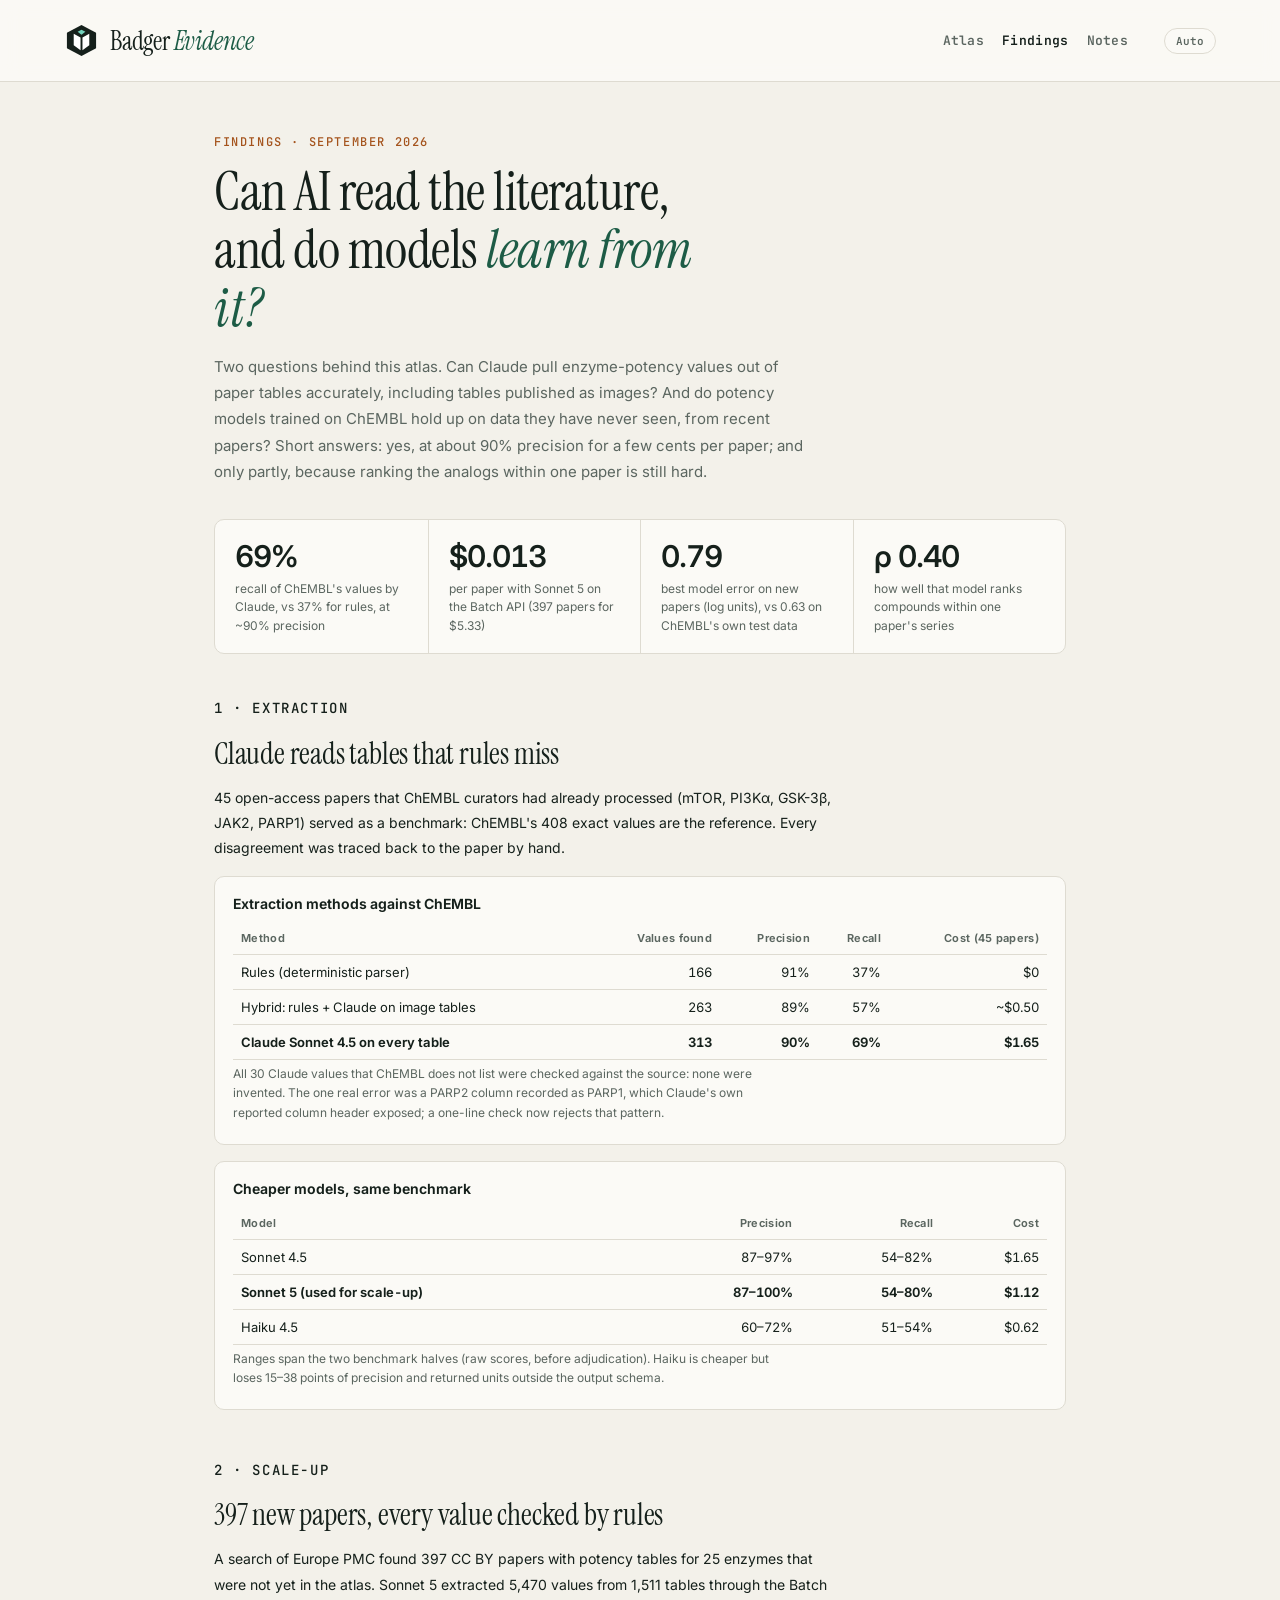
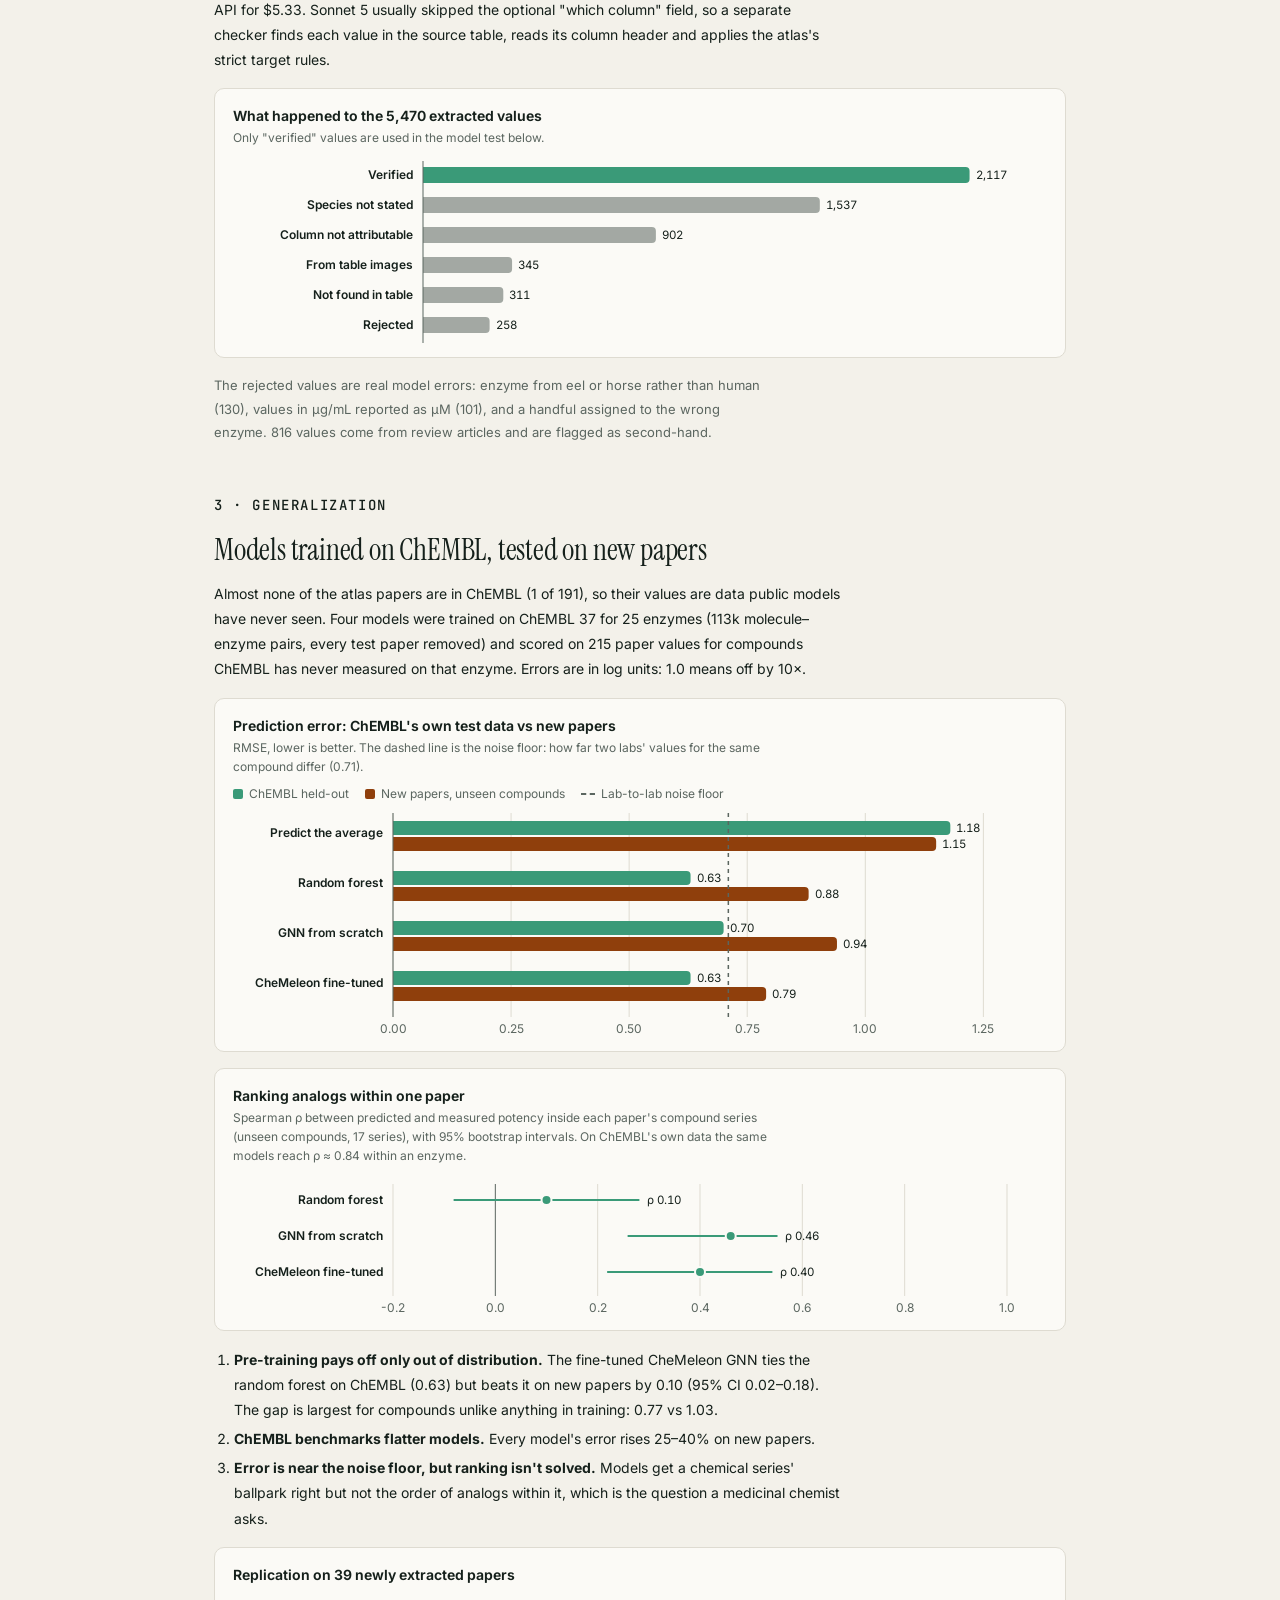
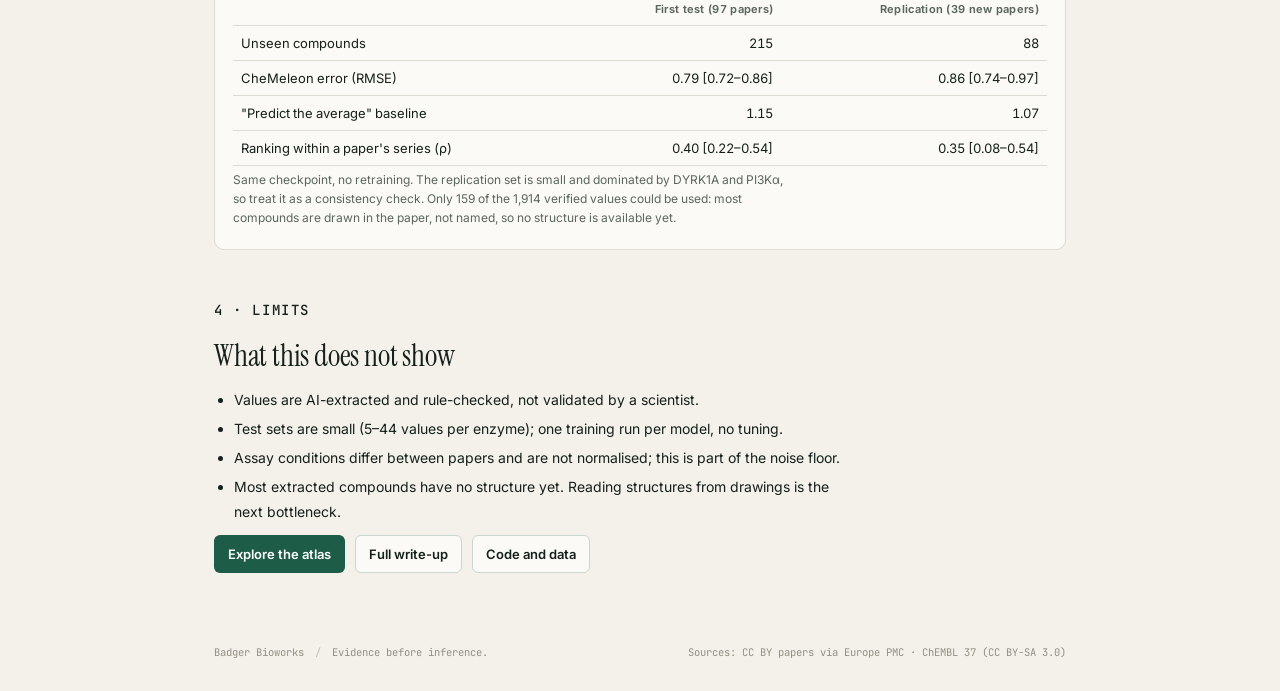
==== commit a99dce03: "Notes: new section with reading notes on 'Black-box data' (Naef & Bronstein 2026); nav link on all p" ====
--- a/badger_evidence/static/findings.html
+++ b/badger_evidence/static/findings.html
@@ -64,7 +64,7 @@
         <svg class="brand-mark" viewBox="0 0 36 36" aria-hidden="true"><path d="M18 2 33 10v16l-15 8L3 26V10Z" fill="currentColor"/><path d="m10 11 7 4v13l-7-5Zm16 0-7 4v13l7-5Z" fill="#fff"/><path d="m14 9 4-2 4 2-4 3Z" fill="#72d2bc"/></svg>
         <span>Badger <strong>Evidence</strong></span>
       </a>
-      <div class="header-meta"><nav class="nav-links" aria-label="Pages"><a href="./">Atlas</a><a href="findings.html" aria-current="page">Findings</a></nav><button id="theme-toggle" class="theme-toggle" type="button" aria-label="Colour theme: automatic">Auto</button></div>
+      <div class="header-meta"><nav class="nav-links" aria-label="Pages"><a href="./">Atlas</a><a href="findings.html" aria-current="page">Findings</a><a href="notes.html">Notes</a></nav><button id="theme-toggle" class="theme-toggle" type="button" aria-label="Colour theme: automatic">Auto</button></div>
     </header>
 
     <main class="f-main">
--- a/badger_evidence/static/style.css
+++ b/badger_evidence/static/style.css
@@ -129,3 +129,4 @@
 @media(max-width:1080px){.intro-side{display:flex;flex-direction:column}.hero-art{display:none}}
 
 .nav-links{display:flex;gap:18px;margin-right:18px;font-size:13px;font-weight:600}.nav-links a{color:var(--muted);text-decoration:none}.nav-links a[aria-current]{color:var(--ink)}.nav-links a:hover{color:var(--ink)}@media(max-width:580px){.nav-links{gap:12px;margin-right:8px;font-size:12px}}
+@media(max-width:420px){.site-header{gap:10px}.brand{gap:6px}.brand>span{font-size:14px}.brand-mark{width:24px;height:24px}.tag{display:none}.header-meta .nav-links{gap:9px;margin-right:0}.theme-toggle{margin-left:6px;padding:4px 8px}}
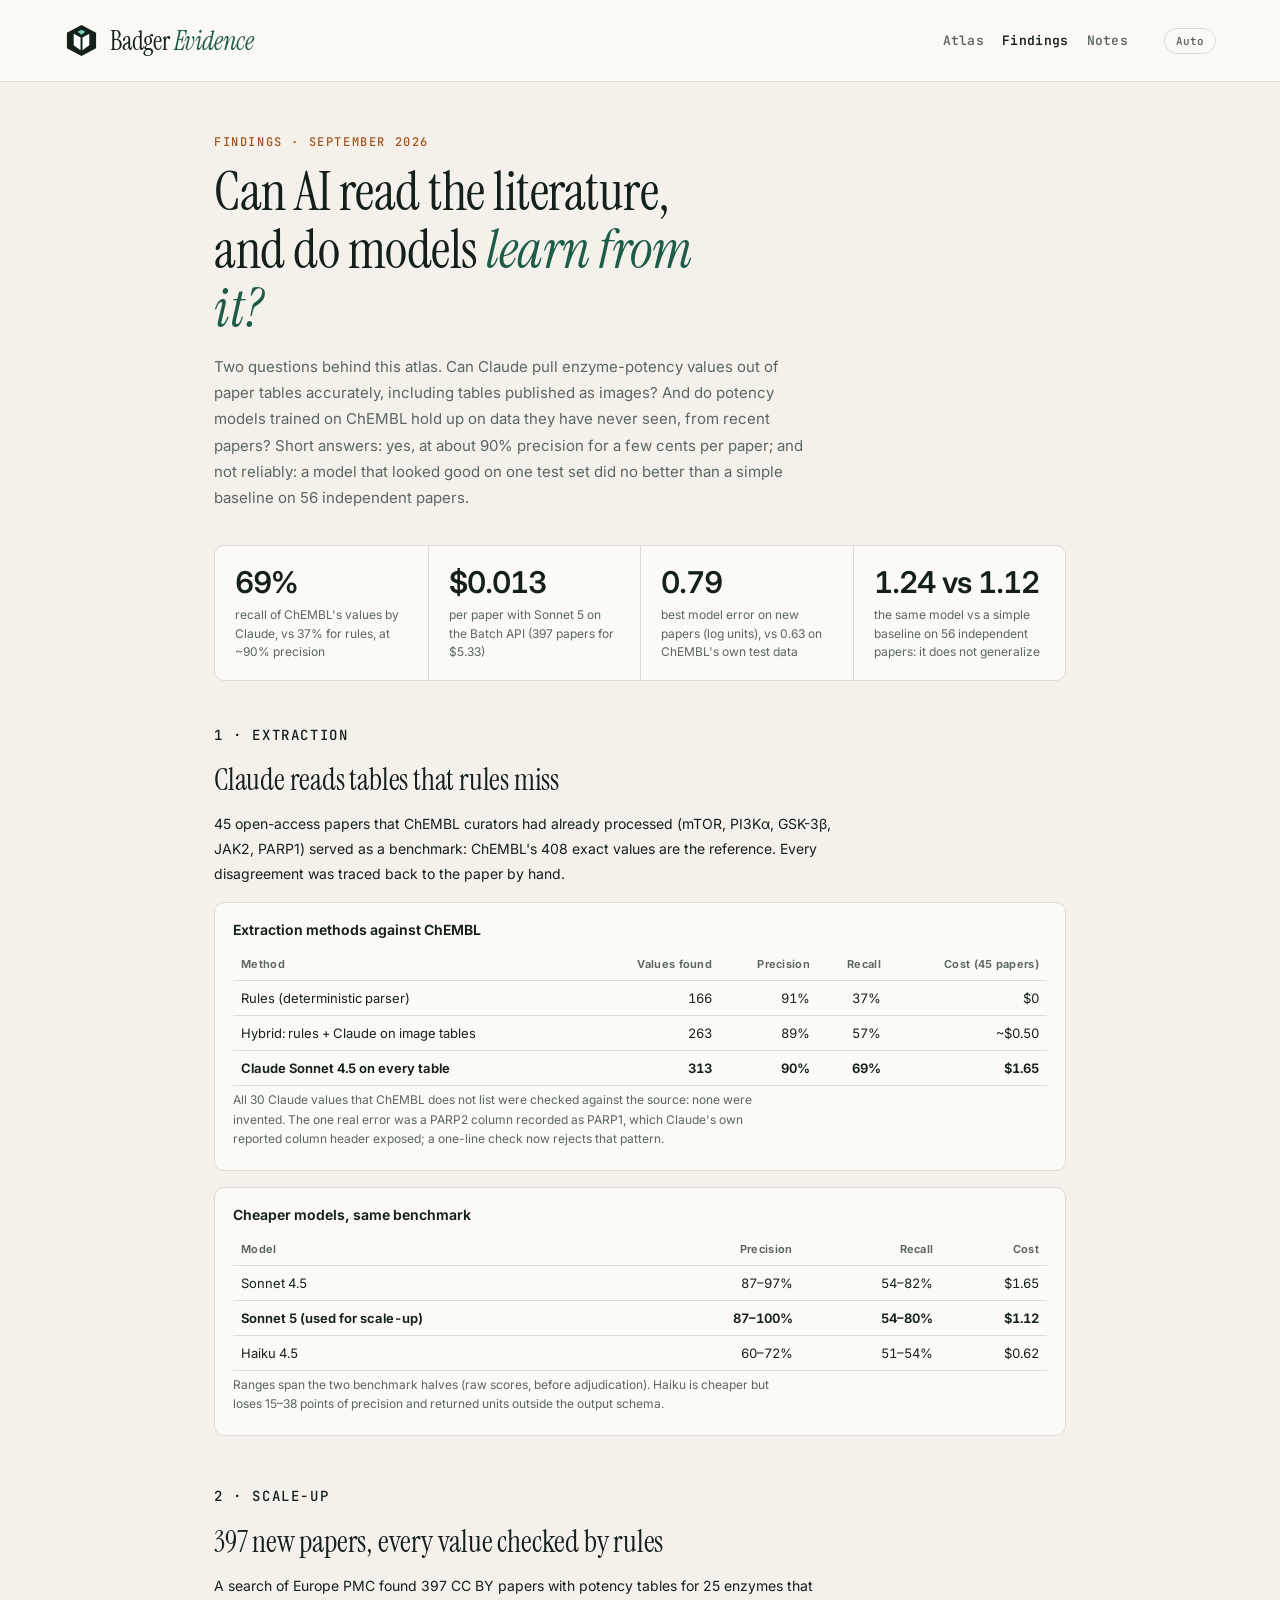
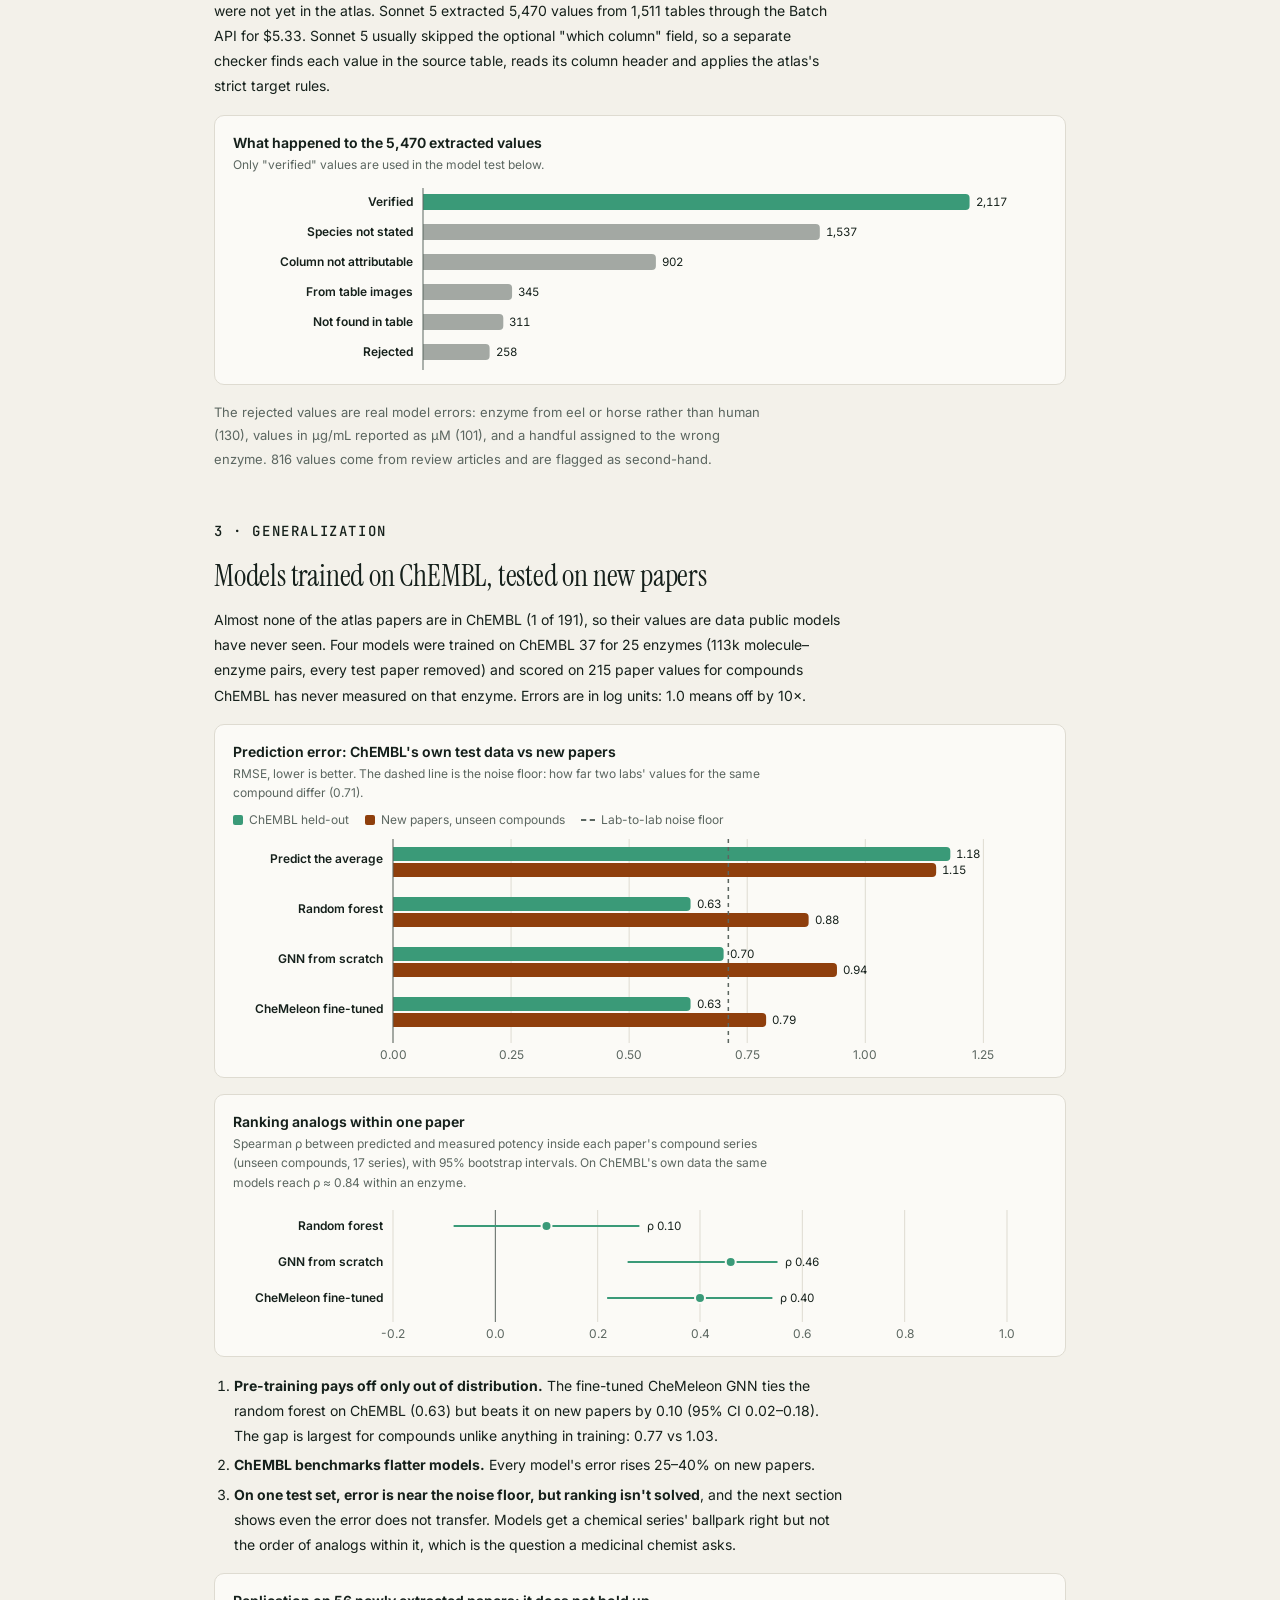
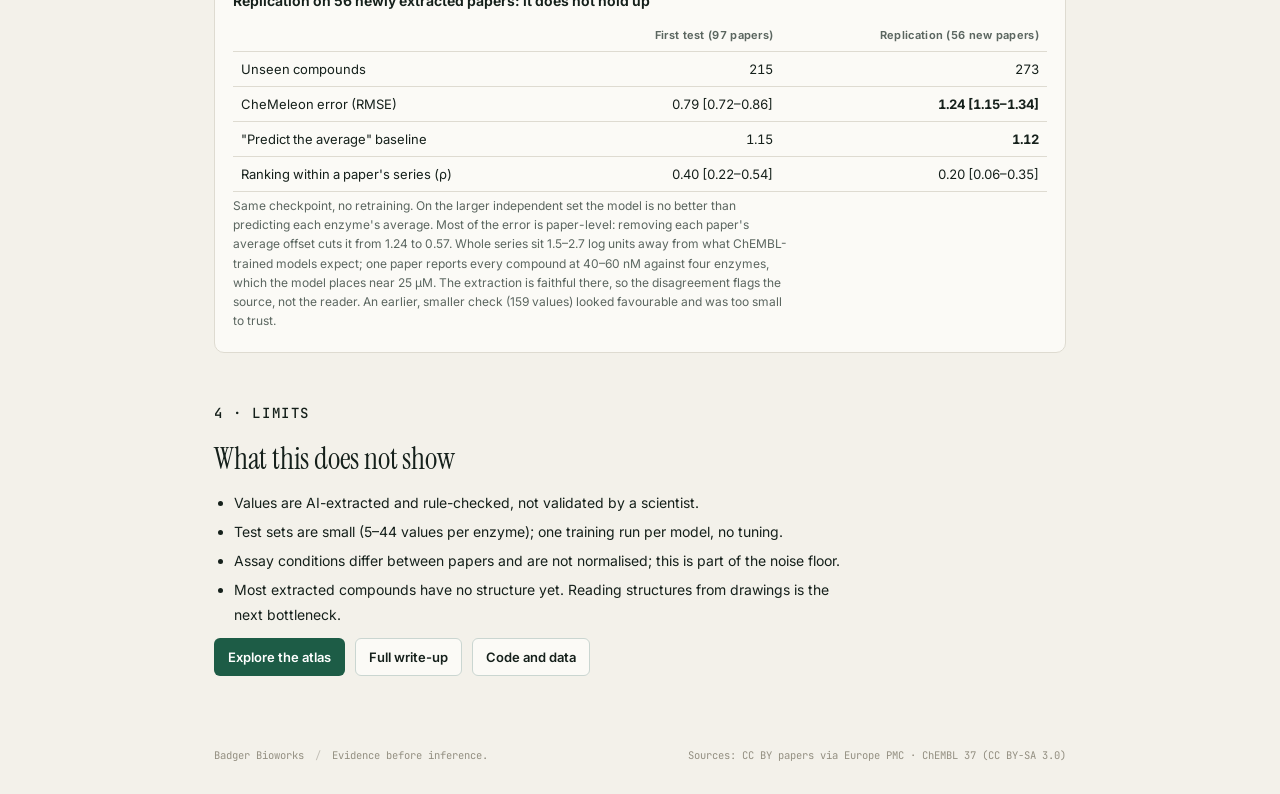
==== commit b0d43e67: "Structures from experimental-section headings (729 formula-verified vs 178); replication on 56 paper" ====
--- a/badger_evidence/static/findings.html
+++ b/badger_evidence/static/findings.html
@@ -71,14 +71,14 @@
       <section class="f-hero">
         <p class="eyebrow">Findings · September 2026</p>
         <h1>Can AI read the literature, and do models <em>learn from it?</em></h1>
-        <p class="f-lead">Two questions behind this atlas. Can Claude pull enzyme-potency values out of paper tables accurately, including tables published as images? And do potency models trained on ChEMBL hold up on data they have never seen, from recent papers? Short answers: yes, at about 90% precision for a few cents per paper; and only partly, because ranking the analogs within one paper is still hard.</p>
+        <p class="f-lead">Two questions behind this atlas. Can Claude pull enzyme-potency values out of paper tables accurately, including tables published as images? And do potency models trained on ChEMBL hold up on data they have never seen, from recent papers? Short answers: yes, at about 90% precision for a few cents per paper; and not reliably: a model that looked good on one test set did no better than a simple baseline on 56 independent papers.</p>
       </section>
 
       <div class="f-tiles" role="list">
         <div class="f-tile" role="listitem"><strong>69%</strong><span>recall of ChEMBL's values by Claude, vs 37% for rules, at ~90% precision</span></div>
         <div class="f-tile" role="listitem"><strong>$0.013</strong><span>per paper with Sonnet 5 on the Batch API (397 papers for $5.33)</span></div>
         <div class="f-tile" role="listitem"><strong>0.79</strong><span>best model error on new papers (log units), vs 0.63 on ChEMBL's own test data</span></div>
-        <div class="f-tile" role="listitem"><strong>ρ 0.40</strong><span>how well that model ranks compounds within one paper's series</span></div>
+        <div class="f-tile" role="listitem"><strong>1.24 vs 1.12</strong><span>the same model vs a simple baseline on 56 independent papers: it does not generalize</span></div>
       </div>
 
       <section class="f-section" aria-labelledby="s-extract">
@@ -141,20 +141,20 @@
         <ol class="f-list">
           <li><strong>Pre-training pays off only out of distribution.</strong> The fine-tuned CheMeleon GNN ties the random forest on ChEMBL (0.63) but beats it on new papers by 0.10 (95% CI 0.02–0.18). The gap is largest for compounds unlike anything in training: 0.77 vs 1.03.</li>
           <li><strong>ChEMBL benchmarks flatter models.</strong> Every model's error rises 25–40% on new papers.</li>
-          <li><strong>Error is near the noise floor, but ranking isn't solved.</strong> Models get a chemical series' ballpark right but not the order of analogs within it, which is the question a medicinal chemist asks.</li>
+          <li><strong>On one test set, error is near the noise floor, but ranking isn't solved</strong>, and the next section shows even the error does not transfer. Models get a chemical series' ballpark right but not the order of analogs within it, which is the question a medicinal chemist asks.</li>
         </ol>
         <div class="f-card">
-          <h3>Replication on 39 newly extracted papers</h3>
+          <h3>Replication on 56 newly extracted papers: it does not hold up</h3>
           <div class="f-scroll"><table class="f-table">
-            <thead><tr><th></th><th class="num">First test (97 papers)</th><th class="num">Replication (39 new papers)</th></tr></thead>
+            <thead><tr><th></th><th class="num">First test (97 papers)</th><th class="num">Replication (56 new papers)</th></tr></thead>
             <tbody>
-              <tr><td>Unseen compounds</td><td class="num">215</td><td class="num">88</td></tr>
-              <tr><td>CheMeleon error (RMSE)</td><td class="num">0.79 [0.72–0.86]</td><td class="num">0.86 [0.74–0.97]</td></tr>
-              <tr><td>"Predict the average" baseline</td><td class="num">1.15</td><td class="num">1.07</td></tr>
-              <tr><td>Ranking within a paper's series (ρ)</td><td class="num">0.40 [0.22–0.54]</td><td class="num">0.35 [0.08–0.54]</td></tr>
+              <tr><td>Unseen compounds</td><td class="num">215</td><td class="num">273</td></tr>
+              <tr><td>CheMeleon error (RMSE)</td><td class="num">0.79 [0.72–0.86]</td><td class="num"><strong>1.24 [1.15–1.34]</strong></td></tr>
+              <tr><td>"Predict the average" baseline</td><td class="num">1.15</td><td class="num"><strong>1.12</strong></td></tr>
+              <tr><td>Ranking within a paper's series (ρ)</td><td class="num">0.40 [0.22–0.54]</td><td class="num">0.20 [0.06–0.35]</td></tr>
             </tbody>
           </table></div>
-          <p class="sub">Same checkpoint, no retraining. The replication set is small and dominated by DYRK1A and PI3Kα, so treat it as a consistency check. Only 159 of the 1,914 verified values could be used: most compounds are drawn in the paper, not named, so no structure is available yet.</p>
+          <p class="sub">Same checkpoint, no retraining. On the larger independent set the model is no better than predicting each enzyme's average. Most of the error is paper-level: removing each paper's average offset cuts it from 1.24 to 0.57. Whole series sit 1.5–2.7 log units away from what ChEMBL-trained models expect; one paper reports every compound at 40–60 nM against four enzymes, which the model places near 25 µM. The extraction is faithful there, so the disagreement flags the source, not the reader. An earlier, smaller check (159 values) looked favourable and was too small to trust.</p>
         </div>
       </section>
 
